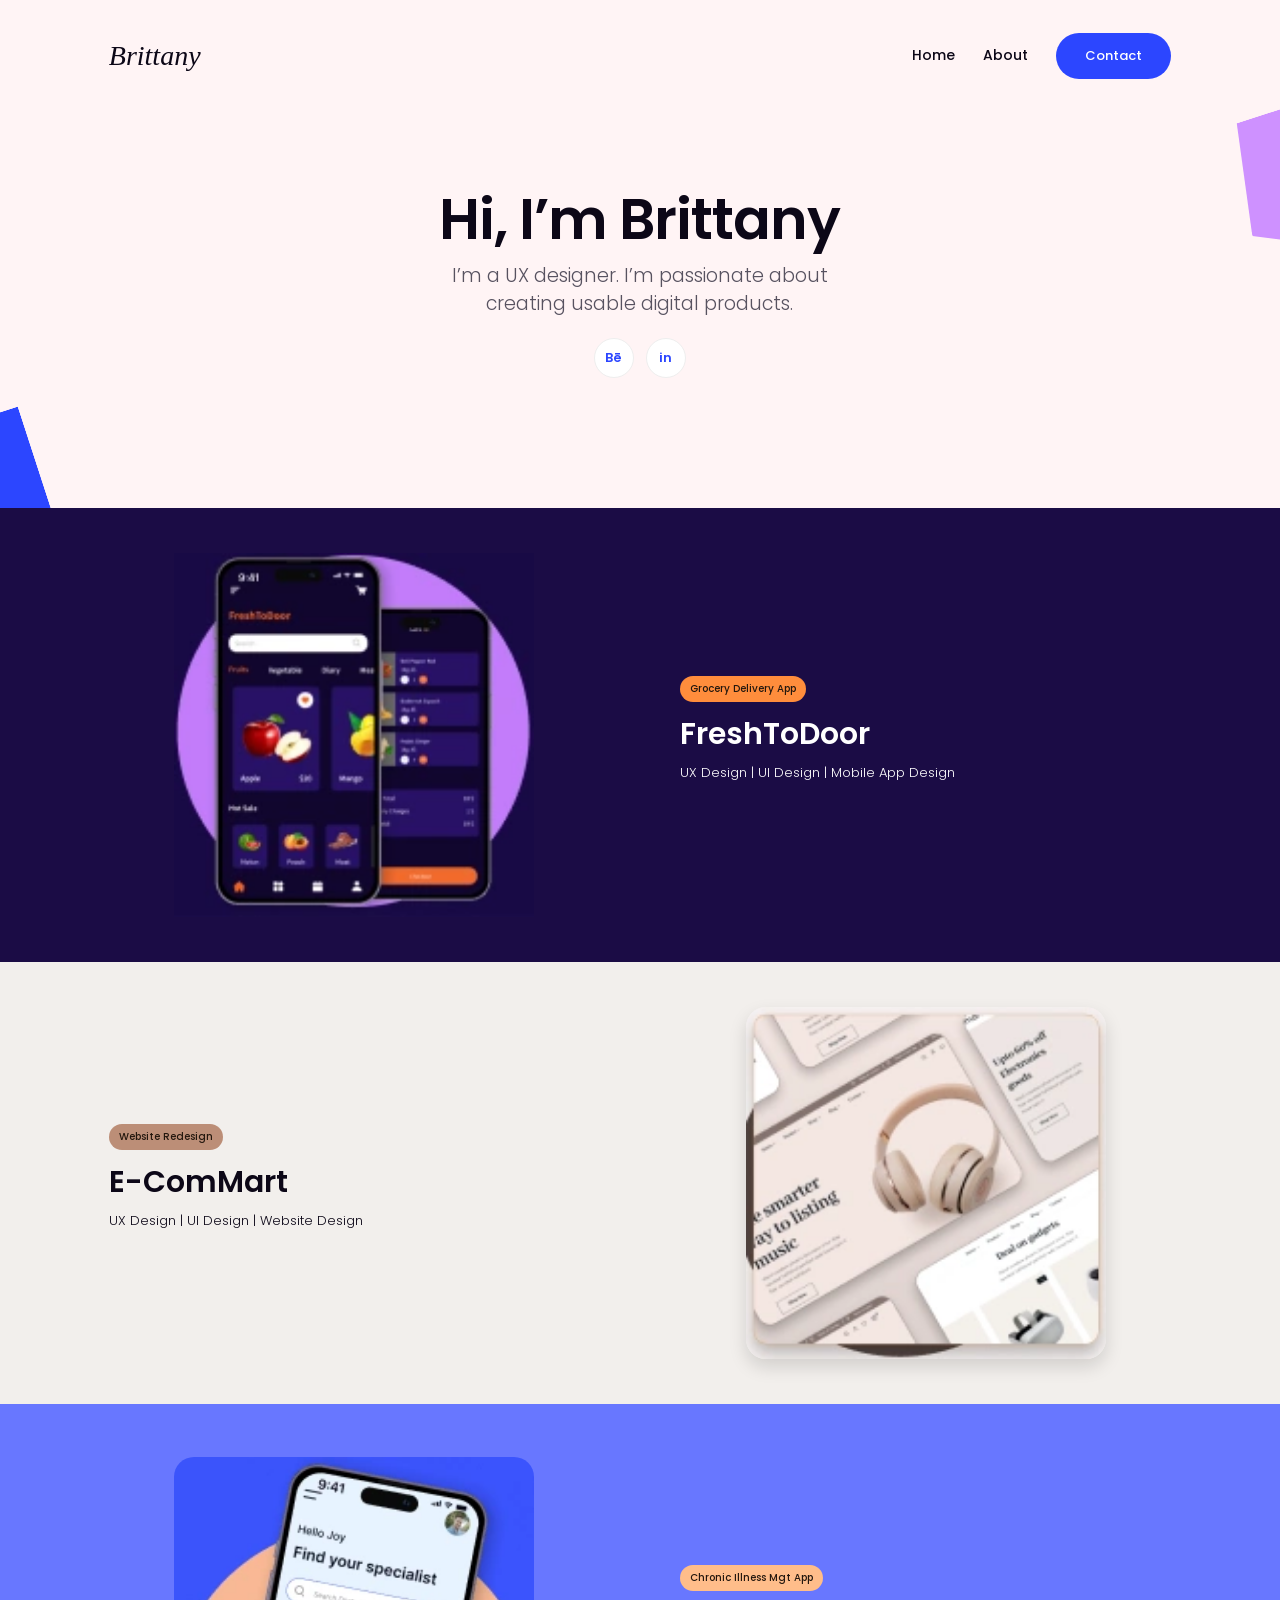
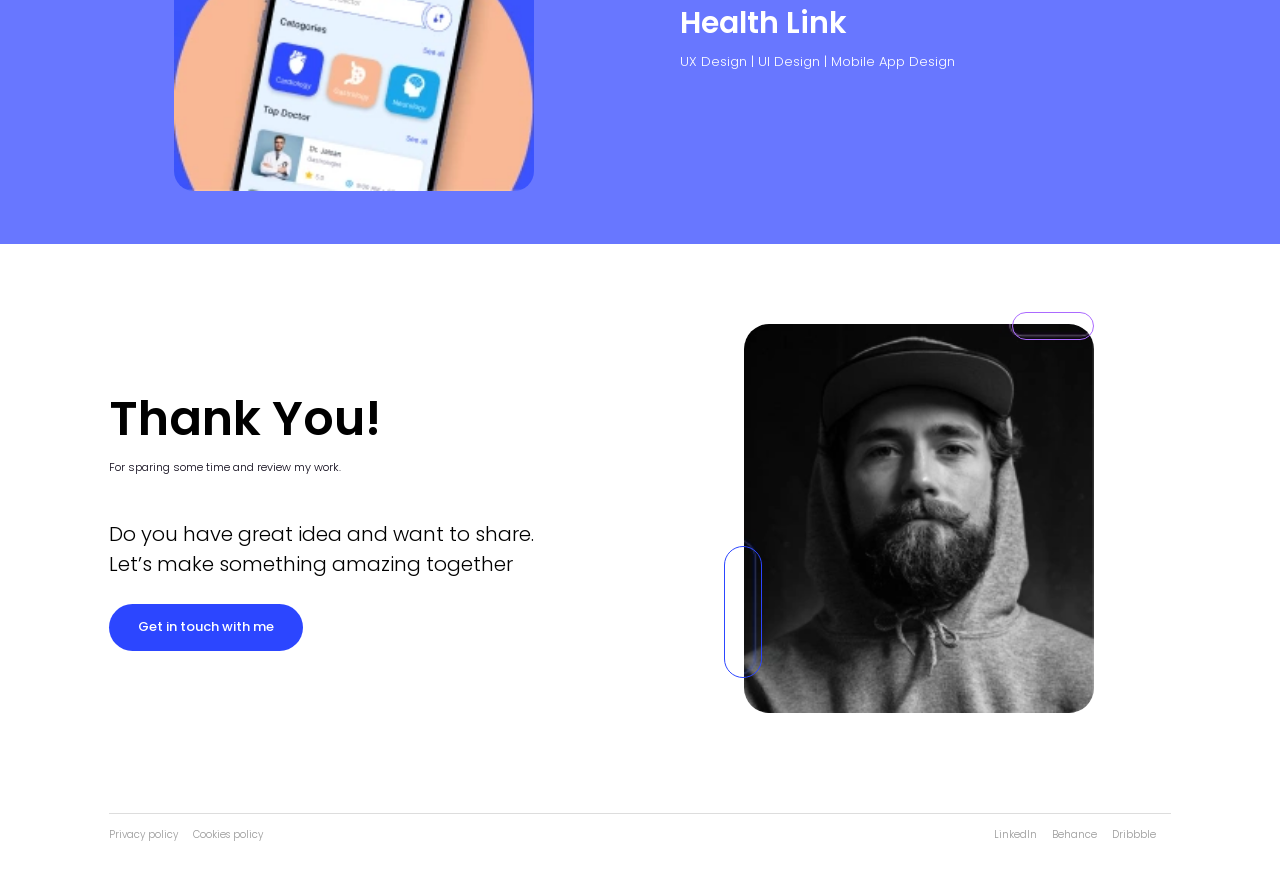
==== index.html @ b04e819b "Add files via upload" ====
<!doctype html><html lang="en"><head><meta charset="utf-8"><meta name="viewport" content="width=device-width, initial-scale=1"><meta name="description" content="Brittany UX design portfolio template — selected digital product design projects."><title>Brittany — UX Designer</title><link rel="stylesheet" href="styles.css"><script src="script.js" defer></script></head><body><main id="main"><div class="home-top"><a class="skip" href="#main">Skip to content</a><header class="wrap"><a class="logo" href="index.html" aria-label="Brittany home">Brittany</a><nav aria-label="Main navigation"><a href="index.html">Home</a><a href="index.html#about">About</a><a class="button" href="#contact">Contact</a></nav></header><section class="intro wrap" id="about"><h1>Hi, I’m Brittany</h1><p>I’m a UX designer. I’m passionate about<br>creating usable digital products.</p><div class="social"><button data-info="Behance" aria-label="Behance">Bē</button><button data-info="LinkedIn" aria-label="LinkedIn">in</button></div></section></div><section id="work" aria-label="Selected projects"><a class="project fresh" href="project.html"><div class="project-inner wrap"><img src="assets/fresh.webp" alt="FreshToDoor design preview" loading="lazy"><div><span class="tag">Grocery Delivery App</span><h2>FreshToDoor</h2><p>UX Design | UI Design | Mobile App Design</p></div></div></a><a class="project ecom" href="ecommart.html"><div class="project-inner wrap"><img src="assets/ecom.webp" alt="E-ComMart design preview" loading="lazy"><div><span class="tag">Website Redesign</span><h2>E-ComMart</h2><p>UX Design | UI Design | Website Design</p></div></div></a><a class="project health" href="health-link.html"><div class="project-inner wrap"><img src="assets/health.webp" alt="Health Link design preview" loading="lazy"><div><span class="tag">Chronic Illness Mgt App</span><h2>Health Link</h2><p>UX Design | UI Design | Mobile App Design</p></div></div></a></section></main><section class="contact wrap" id="contact"><div><h2>Thank You!</h2><small>For sparing some time and review my work.</small><p>Do you have great idea and want to share.<br>Let’s make something amazing together</p><button class="button" data-contact>Get in touch with me</button></div><div class="portrait"><img src="assets/portrait.webp" alt="Template portrait of a man wearing a cap" loading="lazy"></div></section><footer class="wrap"><div><button data-info="Privacy policy">Privacy policy</button><button data-info="Cookies policy">Cookies policy</button></div><div><button data-info="LinkedIn">LinkedIn</button><button data-info="Behance">Behance</button><button data-info="Dribbble">Dribbble</button></div></footer><dialog id="notice"><form method="dialog"><button class="close" aria-label="Close dialog">×</button><h2 id="notice-title">Get in touch</h2><p id="notice-text">This is the template contact area. Contact details will be added with the portfolio content.</p><button class="button">Close</button></form></dialog></body></html>
---- styles.css ----
@import url('https://fonts.googleapis.com/css2?family=Poppins:wght@300;400;500;600;700&display=swap');
:root{--ink:#0c0717;--blue:#2c46ff;--muted:#575260}*{box-sizing:border-box}html{scroll-behavior:smooth;scroll-padding-top:25px}body{margin:0;color:var(--ink);font:300 16px/1.85 Poppins,Arial,sans-serif}a{color:inherit;text-decoration:none}button{font:inherit;cursor:pointer}img{display:block;max-width:100%}.wrap{width:min(1120px,83%);margin:auto}header{display:flex;justify-content:space-between;align-items:center;height:112px;position:relative;z-index:2}.logo{font:italic 28px 'Brush Script MT','Segoe Script',cursive}nav{display:flex;align-items:center;gap:28px;font-size:14px;font-weight:500}.button{display:inline-block;border:0;background:var(--blue);color:#fff;border-radius:40px;padding:13px 29px;font-size:13px;font-weight:500;line-height:1.6}.button:hover{background:#172ed2}a:focus-visible,button:focus-visible{outline:3px solid #bb84ff;outline-offset:5px}h1,h2,h3,p{margin-top:0}h1,h2,h3{line-height:1.35;font-weight:600}h1{font-size:64px;letter-spacing:-1px}h2{font-size:29px;margin-bottom:14px}h3{font-size:14px;margin-bottom:12px}p{color:var(--muted)}.home-top{position:relative;background:#fff4f5;overflow:hidden}.home-top:after,.home-top:before{content:'';position:absolute;width:100px;height:160px;background:#ce91ff;right:-60px;top:110px;transform:rotate(-18deg);clip-path:polygon(20% 0,100% 0,100% 100%,0 70%)}.home-top:before{background:var(--blue);top:auto;bottom:-70px;left:-55px;z-index:2}.intro{text-align:center;padding:70px 0 130px}.intro h1{margin-bottom:4px;font-size:56px}.intro p{font-size:19px;line-height:1.5}.social{display:flex;justify-content:center;gap:12px}.social button{border:1px solid #eee;background:#fff;color:var(--blue);width:40px;height:40px;border-radius:50%;font-size:13px;font-weight:600}.project{display:block;overflow:hidden}.project-inner{min-height:440px;display:grid;grid-template-columns:1fr 1fr;gap:80px;align-items:center;padding:45px 0}.project img{width:360px;max-height:370px;object-fit:contain;justify-self:center;transition:transform .3s}.project:hover img{transform:scale(1.025)}.project h2{font-size:30px;margin:12px 0 6px}.project p{font-size:13px;color:inherit}.fresh{background:#1b0c45;color:#fff}.fresh img{mix-blend-mode:normal}.ecom{background:#f2efec}.ecom .project-inner img{order:2;border-radius:20px;box-shadow:0 8px 18px #0002}.health{background:#6877ff;color:#fff}.health img{border-radius:20px}.tag{display:inline-block;background:#ff8d3c;border-radius:25px;color:#23170e;font-size:10px;font-weight:500;padding:4px 10px}.ecom .tag{background:#bc8e77}.health .tag{background:#ffbd8a}.contact{display:grid;grid-template-columns:1.3fr 1fr;gap:80px;align-items:center;padding:80px 0 100px}.contact h2{font-size:48px;margin-bottom:0;color:#000}.contact small{font-size:11px}.contact p{margin:38px 0 25px;font-size:20px;color:#000;line-height:1.5}.portrait{position:relative;max-width:350px}.portrait img{border-radius:25px;width:100%}.portrait:before,.portrait:after{content:'';position:absolute;border:1px solid #ab6aff;border-radius:30px;right:0;top:-12px;width:80px;height:26px}.portrait:after{top:auto;bottom:35px;left:-20px;width:36px;height:130px;border-color:var(--blue)}footer{border-top:1px solid #ddd;display:flex;justify-content:space-between;padding:12px 0 40px;font-size:10px;color:#999}footer button{background:none;border:0;color:inherit;font-size:inherit;padding:0;margin-right:15px}.project-title{background:repeating-linear-gradient(118deg,#fff 0,#fff 190px,#f8fbfd 190px,#f8fbfd 300px);padding:40px 0 130px}.project-title h1{font-size:88px;margin:0;line-height:1.4}.case-hero{width:100%}.overview{display:grid;grid-template-columns:1fr 2.5fr;gap:90px;padding:90px 0 20px;color:#160b4c}.overview p{font-size:15px;color:#494076}.overview h3{margin-bottom:12px}.overview aside h3:not(:first-child){margin-top:40px}.date{font-weight:500}.tools{display:flex;gap:14px;max-width:190px;flex-wrap:wrap}.tools span{display:grid;place-items:center;width:50px;height:50px;background:#fff0dd;border-radius:8px;font-weight:700;color:#144c64}.tools span:nth-child(2n){background:#d7f1fa}.tools span:last-child{background:#f0e4ff}.process{background:#fff8f2;padding:80px 0 65px}.process h2{text-align:center;font-size:40px;margin-bottom:80px}.process-grid{display:grid;grid-template-columns:repeat(4,1fr);gap:30px}.process h3:before{content:'●';color:var(--blue);margin-right:5px}.process ul{padding-left:22px;font-size:14px;line-height:2.2}.case-section{padding:85px 0}.case-section:nth-of-type(even){background:#fcfafb}.eyebrow{color:var(--blue);font-size:13px;font-weight:500}.case-section h2{margin:6px 0 18px}.case-section p{font-size:15px;line-height:2}.gallery{display:grid;grid-template-columns:1fr 1fr;gap:40px;margin-top:80px}.gallery:empty{display:none}.gallery img{width:100%;border:1px solid #cc98ff;border-radius:18px}.gallery.single{grid-template-columns:1fr}.related{display:grid;grid-template-columns:1fr 1fr}.related .project-inner{display:flex;flex-direction:column-reverse;align-items:flex-start;gap:10px;padding:40px 0 0;min-height:460px}.related .project img{width:100%;max-height:310px;object-fit:cover;object-position:top}.related .project h2{font-size:24px;margin:0}.related .ecom{background:#222;color:#fff}.related .health{background:#3e50ff}.placeholder-project{padding:60px;display:grid;place-items:center}.placeholder-project img{max-height:550px;border-radius:24px}.pending{padding:90px 0}.back{display:block;margin-top:25px;color:var(--blue)}dialog{border:0;border-radius:20px;padding:40px;max-width:min(500px,90vw);box-shadow:0 20px 100px #0003}dialog::backdrop{background:#10092399}dialog h2{font-size:24px}.close{position:absolute;right:15px;top:8px;border:0;background:none;font-size:28px}.skip{position:fixed;top:-100px;left:15px;background:white;padding:10px;z-index:20}.skip:focus{top:10px}
@media(min-width:1500px){.project-inner{min-height:550px}.project img{width:430px;max-height:440px}}
@media(max-width:700px){body{font-size:14px}.wrap{width:86%}header{height:88px}.logo{font-size:24px}nav{gap:16px;font-size:12px}nav .button{padding:10px 18px}.intro{padding:65px 0 95px}.intro h1{font-size:36px}.intro p{font-size:15px}.project-inner{grid-template-columns:1fr;gap:20px;padding:45px 0;min-height:0}.project img{width:270px;max-height:290px}.project-inner>div{text-align:center}.ecom .project-inner img{order:0}.project h2{font-size:27px}.contact{grid-template-columns:1fr;gap:45px;padding:65px 0}.contact h2{font-size:38px}.contact p{font-size:17px;margin-top:28px}.portrait{max-width:270px;margin:auto}.contact .portrait{width:85%}footer{gap:20px;flex-wrap:wrap;font-size:9px}.project-title{padding:40px 0 65px}.project-title h1{font-size:49px}.overview{grid-template-columns:1fr;gap:35px;padding:45px 0}.overview aside{display:grid;grid-template-columns:1fr 1fr;gap:8px 20px}.overview aside h3:not(:first-child){margin-top:0}.overview aside p{margin-bottom:10px}.tools{max-width:none;gap:6px}.tools span{width:32px;height:32px}.overview p,.case-section p{font-size:13px}.process{padding:50px 0}.process h2{font-size:30px;margin-bottom:35px}.process-grid{grid-template-columns:1fr 1fr;gap:25px 10px}.process ul{font-size:12px}.case-section{padding:50px 0}.case-section h2{font-size:24px}.gallery{gap:20px;margin-top:35px;grid-template-columns:1fr}.gallery img{border-radius:12px}.related{grid-template-columns:1fr}.related .project-inner{min-height:0;align-items:center}.related .project-inner>div{text-align:left;width:100%}.related .project img{max-width:380px}.placeholder-project{padding:40px 20px}}
@media(prefers-reduced-motion:reduce){html{scroll-behavior:auto}*{transition:none!important}}
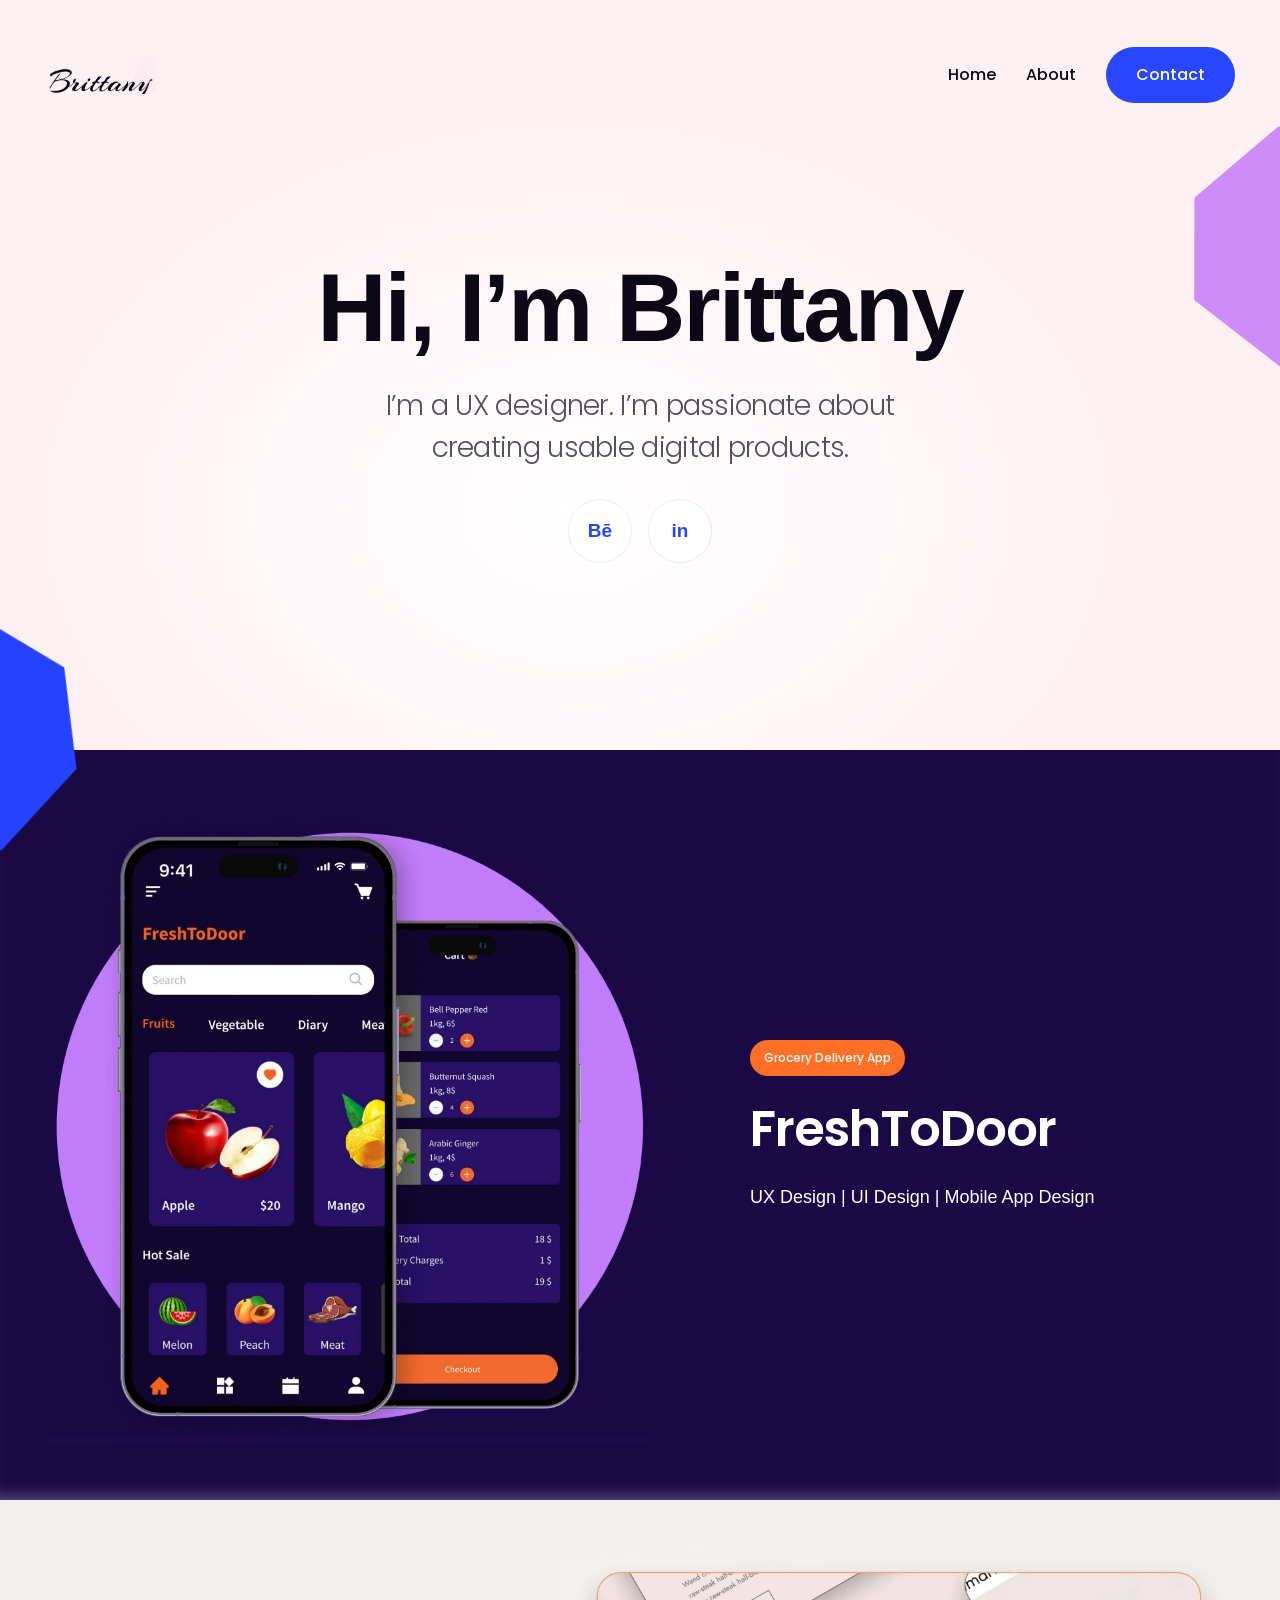
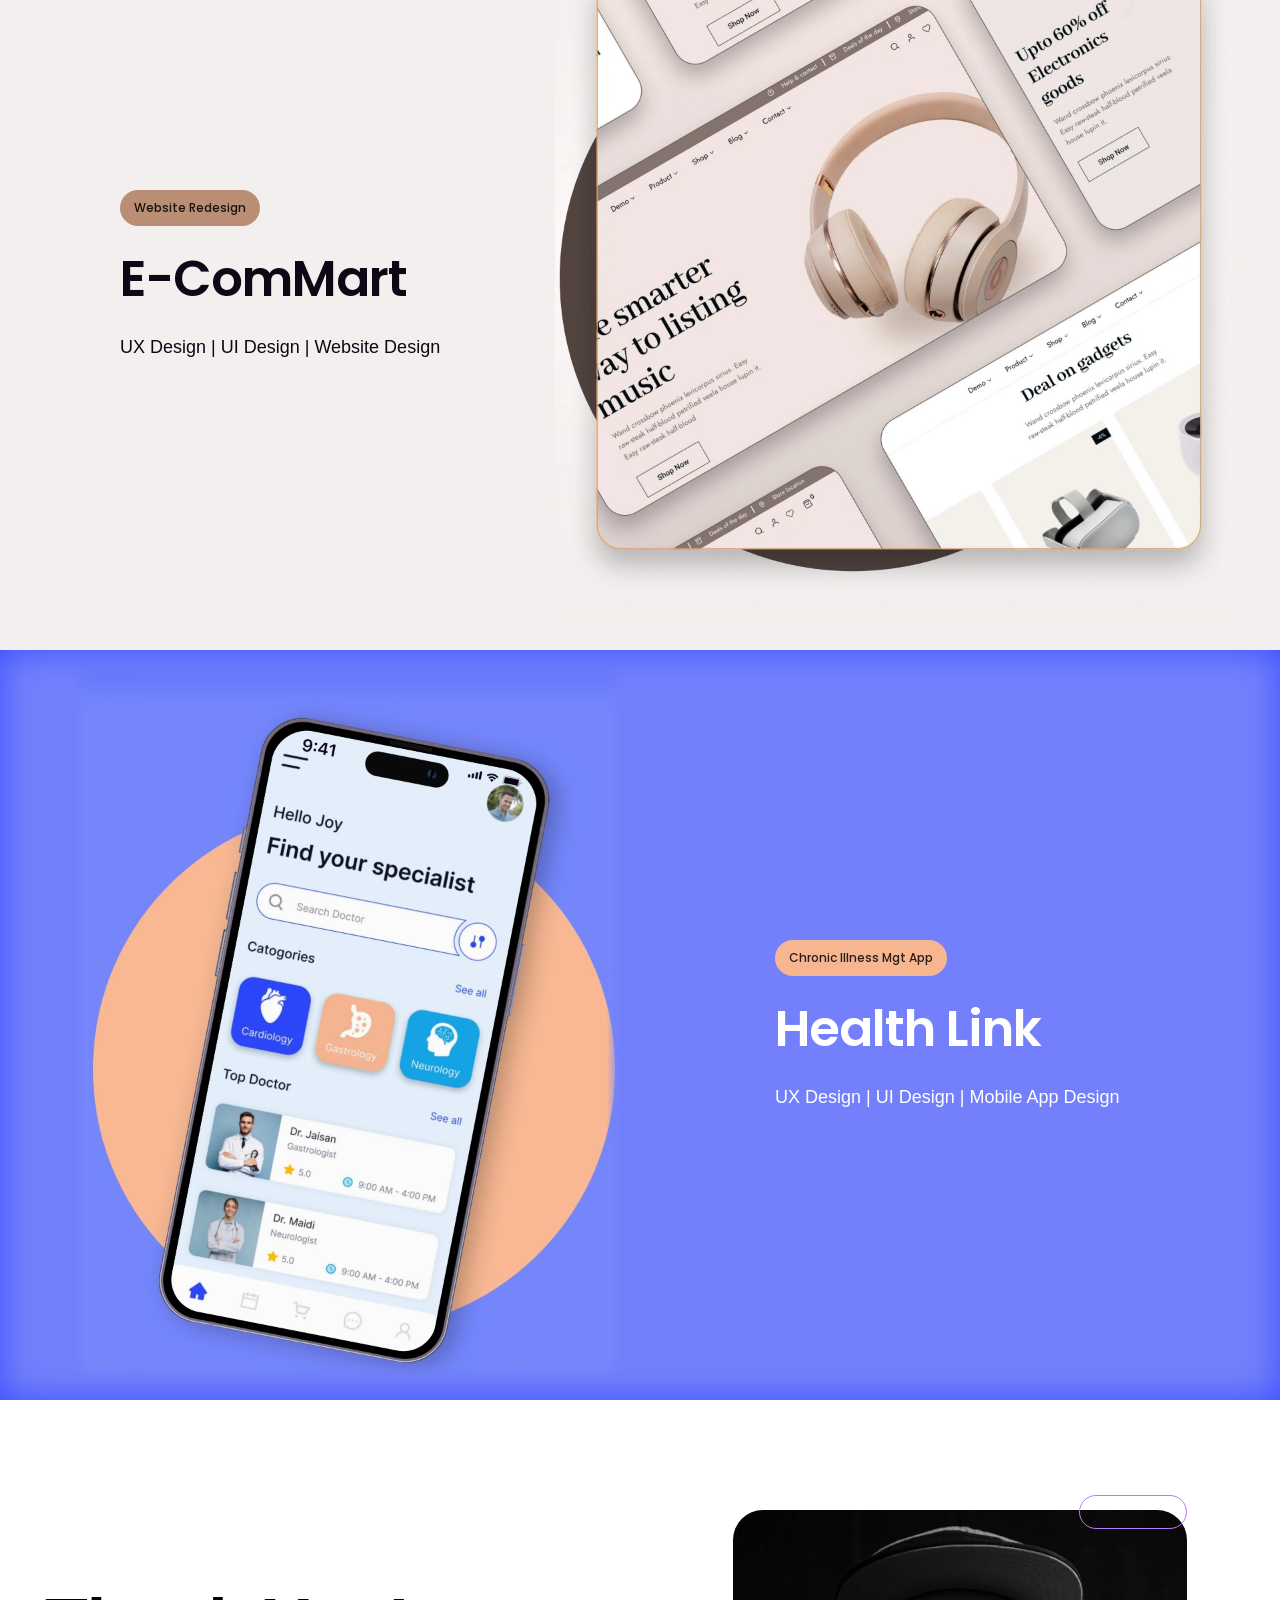
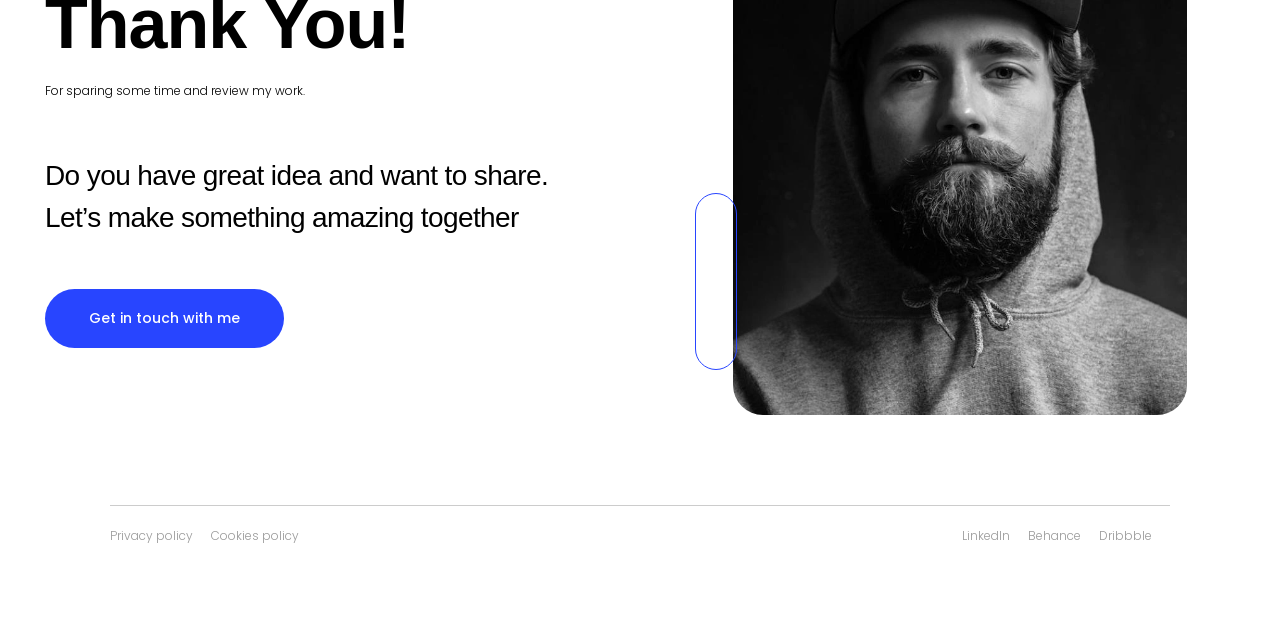
==== commit 9c22ce42: "Add files via upload" ====
--- a/index.html
+++ b/index.html
@@ -1 +1 @@
-<!doctype html><html lang="en"><head><meta charset="utf-8"><meta name="viewport" content="width=device-width, initial-scale=1"><meta name="description" content="Brittany UX design portfolio template — selected digital product design projects."><title>Brittany — UX Designer</title><link rel="stylesheet" href="styles.css"><script src="script.js" defer></script></head><body><main id="main"><div class="home-top"><a class="skip" href="#main">Skip to content</a><header class="wrap"><a class="logo" href="index.html" aria-label="Brittany home">Brittany</a><nav aria-label="Main navigation"><a href="index.html">Home</a><a href="index.html#about">About</a><a class="button" href="#contact">Contact</a></nav></header><section class="intro wrap" id="about"><h1>Hi, I’m Brittany</h1><p>I’m a UX designer. I’m passionate about<br>creating usable digital products.</p><div class="social"><button data-info="Behance" aria-label="Behance">Bē</button><button data-info="LinkedIn" aria-label="LinkedIn">in</button></div></section></div><section id="work" aria-label="Selected projects"><a class="project fresh" href="project.html"><div class="project-inner wrap"><img src="assets/fresh.webp" alt="FreshToDoor design preview" loading="lazy"><div><span class="tag">Grocery Delivery App</span><h2>FreshToDoor</h2><p>UX Design | UI Design | Mobile App Design</p></div></div></a><a class="project ecom" href="ecommart.html"><div class="project-inner wrap"><img src="assets/ecom.webp" alt="E-ComMart design preview" loading="lazy"><div><span class="tag">Website Redesign</span><h2>E-ComMart</h2><p>UX Design | UI Design | Website Design</p></div></div></a><a class="project health" href="health-link.html"><div class="project-inner wrap"><img src="assets/health.webp" alt="Health Link design preview" loading="lazy"><div><span class="tag">Chronic Illness Mgt App</span><h2>Health Link</h2><p>UX Design | UI Design | Mobile App Design</p></div></div></a></section></main><section class="contact wrap" id="contact"><div><h2>Thank You!</h2><small>For sparing some time and review my work.</small><p>Do you have great idea and want to share.<br>Let’s make something amazing together</p><button class="button" data-contact>Get in touch with me</button></div><div class="portrait"><img src="assets/portrait.webp" alt="Template portrait of a man wearing a cap" loading="lazy"></div></section><footer class="wrap"><div><button data-info="Privacy policy">Privacy policy</button><button data-info="Cookies policy">Cookies policy</button></div><div><button data-info="LinkedIn">LinkedIn</button><button data-info="Behance">Behance</button><button data-info="Dribbble">Dribbble</button></div></footer><dialog id="notice"><form method="dialog"><button class="close" aria-label="Close dialog">×</button><h2 id="notice-title">Get in touch</h2><p id="notice-text">This is the template contact area. Contact details will be added with the portfolio content.</p><button class="button">Close</button></form></dialog></body></html>+<!doctype html><html lang="en"><head><meta charset="utf-8"><meta name="viewport" content="width=device-width, initial-scale=1"><meta name="description" content="Brittany UX design portfolio template — selected digital product design projects."><title>Brittany — UX Designer</title><link rel="stylesheet" href="styles.css?v=pdf2"><script src="script.js" defer></script></head><body><main id="main"><div class="home-top"><a class="skip" href="#main">Skip to content</a><header class="wrap"><a class="logo" href="index.html" aria-label="Brittany home"><img src="assets/signature.webp?v=pdf2" alt="Brittany" width="111" height="38"></a><nav aria-label="Main navigation"><a href="index.html">Home</a><a href="index.html#about">About</a><a class="button" href="#contact">Contact</a></nav></header><section class="intro wrap" id="about"><h1>Hi, I’m Brittany</h1><p>I’m a UX designer. I’m passionate about<br>creating usable digital products.</p><div class="social"><button data-info="Behance" aria-label="Behance">Bē</button><button data-info="LinkedIn" aria-label="LinkedIn">in</button></div></section></div><section id="work" aria-label="Selected projects"><a class="project fresh" href="project.html"><div class="project-inner wrap"><img src="assets/fresh.webp?v=pdf2" alt="FreshToDoor design preview" loading="lazy"><div><span class="tag">Grocery Delivery App</span><h2>FreshToDoor</h2><p>UX Design | UI Design | Mobile App Design</p></div></div></a><a class="project ecom" href="ecommart.html"><div class="project-inner wrap"><img src="assets/ecom.webp?v=pdf2" alt="E-ComMart design preview" loading="lazy"><div><span class="tag">Website Redesign</span><h2>E-ComMart</h2><p>UX Design | UI Design | Website Design</p></div></div></a><a class="project health" href="health-link.html"><div class="project-inner wrap"><img src="assets/health.webp?v=pdf2" alt="Health Link design preview" loading="lazy"><div><span class="tag">Chronic Illness Mgt App</span><h2>Health Link</h2><p>UX Design | UI Design | Mobile App Design</p></div></div></a></section></main><section class="contact wrap" id="contact"><div><h2>Thank You!</h2><small>For sparing some time and review my work.</small><p>Do you have great idea and want to share.<br>Let’s make something amazing together</p><button class="button" data-contact>Get in touch with me</button></div><div class="portrait"><img src="assets/portrait.webp?v=pdf2" alt="Template portrait of a man wearing a cap" loading="lazy"></div></section><footer class="wrap"><div><button data-info="Privacy policy">Privacy policy</button><button data-info="Cookies policy">Cookies policy</button></div><div><button data-info="LinkedIn">LinkedIn</button><button data-info="Behance">Behance</button><button data-info="Dribbble">Dribbble</button></div></footer><dialog id="notice"><form method="dialog"><button class="close" aria-label="Close dialog">×</button><h2 id="notice-title">Get in touch</h2><p id="notice-text">This is the template contact area. Contact details will be added with the portfolio content.</p><button class="button">Close</button></form></dialog></body></html>
--- a/styles.css
+++ b/styles.css
@@ -1,16 +1,12 @@
-@import url('https://fonts.googleapis.com/css2?family=Poppins:wght@300;400;500;600;700&display=swap');-+@import url('https://fonts.googleapis.com/css2?family=Poppins:wght@300;400;500;600;700&display=swap');
+:root{--ink:#0c0816;--blue:#2845ff;--body:#55505d;--cream:#fff8f2;--purple:#1b0c46}*{box-sizing:border-box}html{overflow-x:clip;scroll-behavior:smooth;scroll-padding-top:24px}body{margin:0;color:var(--ink);background:#fff;font:300 18px/1.95 Poppins,Arial,sans-serif}a{color:inherit;text-decoration:none}button{font:inherit;cursor:pointer}img{display:block;max-width:100%;height:auto}h1,h2,h3,p{margin:0}h1,h2,h3{font-weight:600;line-height:1.35}p{color:var(--body)}.wrap{width:calc(100% - 80px);max-width:1190px;margin-inline:auto}.skip{position:fixed;top:-100px;left:20px;z-index:10;padding:8px 16px;background:white}.skip:focus{top:12px}a:focus-visible,button:focus-visible{outline:3px solid #b976ff;outline-offset:6px}.button{display:inline-block;border:0;border-radius:100px;background:var(--blue);color:white;padding:16px 32px;font-size:16px;font-weight:500;line-height:1.4;white-space:nowrap;transition:background .2s}.button:hover{background:#1931d3}header{height:150px;display:flex;justify-content:space-between;align-items:center;position:relative}.logo img{width:111px;height:38px;object-fit:contain;mix-blend-mode:multiply}nav{display:flex;align-items:center;gap:30px;font-size:16px;font-weight:500}nav .button{padding:17px 30px}.home-top{height:750px;position:relative;background:radial-gradient(ellipse at 45% 68%,#fff 0,transparent 58%),#fff0f3;isolation:isolate}.home-top:before,.home-top:after{content:'';position:absolute;z-index:1;pointer-events:none;clip-path:polygon(45% 0,100% 0,100% 100%,14% 75%,0 35%);width:150px;height:250px;background:#cd8cf9;right:-55px;top:125px;transform:rotate(12deg)}.home-top:before{background:#2543ff;top:auto;bottom:-100px;left:-70px;transform:rotate(185deg)}body:has(.home-top){overflow-x:clip}.intro{text-align:center;padding:100px 0 0}.intro h1{font-size:96px;font-weight:700;line-height:1.2;letter-spacing:-2px}.intro p{font-size:28px;line-height:1.5;margin-top:20px;letter-spacing:-.7px}.social{display:flex;gap:16px;justify-content:center;margin-top:30px}.social button{border:1px solid #eaeaea;border-radius:50%;width:64px;height:64px;background:white;color:var(--blue);font:600 19px Arial,sans-serif}.project{display:block;overflow:hidden}.project-inner{height:750px;position:relative;display:grid;grid-template-columns:1fr 1fr;align-items:center;gap:70px}.project img{justify-self:center;object-fit:contain;width:605px;max-height:650px;transition:transform .3s}.project:hover img{transform:translateY(-5px)}.project-inner>div{justify-self:end;width:max-content;max-width:100%}.project h2{font-size:50px;margin-top:20px;letter-spacing:-1px}.project p{font-size:18px;line-height:1.6;margin-top:20px;color:inherit;font-weight:400;white-space:nowrap}.tag{display:inline-block;border-radius:40px;background:#ff7026;color:#fff;font-size:12px;font-weight:500;line-height:1.5;padding:9px 14px}.fresh{background:#1a0945;color:white;box-shadow:inset 0 -15px 28px -26px white}.fresh .project-inner>div{justify-self:end}.fresh img{max-width:calc(100% + 35px)}.ecom{background:#f3efee;color:#0c0816}.ecom img{order:2;max-width:calc(100% + 60px);width:685px;max-height:680px}.ecom .project-inner>div{justify-self:start;padding-left:75px}.ecom .tag{background:#b98e75;color:#19130e}.health{background:#7480fb;color:#fff;box-shadow:inset 0 0 35px #394eff}.health img{width:550px;max-height:720px}.health .tag{background:#f6b790;color:#2a1c18}.health .project-inner>div{justify-self:end}.contact{min-height:700px;display:grid;grid-template-columns:1.32fr 1fr;gap:85px;align-items:center;padding-block:110px 90px}.contact h2{font-size:70px;font-weight:700;color:#000;letter-spacing:-1px}.contact small{display:block;font-size:12px;color:#000;margin-top:8px}.contact p{font-weight:400;font-size:28px;line-height:1.5;color:#000;letter-spacing:-.6px;margin-top:52px;margin-bottom:50px}.contact .button{font-size:14px;padding:20px 44px}.portrait{width:454px;max-width:100%;position:relative;justify-self:end}.portrait img{width:100%;height:505px;object-fit:cover;object-position:center 19%;border-radius:30px}.portrait:before,.portrait:after{content:'';position:absolute;border:1px solid #ba78ff;border-radius:40px;right:0;top:-15px;width:106px;height:32px;pointer-events:none}.portrait:after{right:auto;top:auto;left:-38px;bottom:45px;width:40px;height:175px;border-color:var(--blue)}footer.wrap{max-width:1060px;display:flex;justify-content:space-between;align-items:center;border-top:1px solid #ccc;padding-block:18px 95px;color:#999;font-size:12px}footer button{background:none;border:0;font:inherit;color:inherit;padding:0;margin-right:18px}.project-title{background:repeating-linear-gradient(118deg,#fff 0,#fff 210px,#f6faff 210px,#f6faff 325px);padding:30px 0 100px}.project-title h1{font-size:88px;letter-spacing:-1px;line-height:1.35}.project-title.club-title{padding:35px 0 65px}.project-title.club-title h1{font-size:clamp(30px,3.4vw,48px);max-width:1050px;letter-spacing:-.7px}.overview{display:grid;grid-template-columns:270px 1fr;gap:32px 85px;padding-block:70px 60px;color:#180b50}.overview h3{font-size:16px;margin-bottom:16px}.overview p{font-size:18px;line-height:2;color:#504080}.overview aside h3:not(:first-child){margin-top:45px}.overview .date{color:#180b50;font-weight:500}.project-tools{grid-column:1/-1}.tool-row{display:flex;gap:24px;flex-wrap:nowrap}.tool-item{display:flex;flex-direction:column;align-items:center;gap:8px;flex-shrink:0}.tool-icon{display:grid;place-items:center;width:58px;height:58px;border-radius:8px;background:#f0e5ff;color:#65478a;font-size:20px;font-weight:500}.tool-item:nth-child(even) .tool-icon{background:#ddf3fa;color:#29556a}.tool-name{font-size:13px;color:var(--body);white-space:nowrap}.process{background:#fff8f2;padding-block:95px 100px}.process h2{font-size:50px;text-align:center;margin-bottom:100px;letter-spacing:-1px}.process-grid{display:grid;grid-template-columns:repeat(4,1fr);gap:55px}.process h3{font-size:16px;font-weight:500}.process h3:before{content:'';display:inline-block;background:var(--blue);width:13px;height:13px;border-radius:50%;margin-right:5px}.process ul{padding-left:26px;margin:16px 0 0;font-size:18px;line-height:2}.process li::marker{font-size:7px}.case-section{padding:100px 0 150px;background:#fff}.case-section:nth-of-type(odd){background:#fcfafb}.eyebrow{font-size:16px;color:var(--blue);font-weight:500;line-height:1.4}.case-section h2{font-size:32px;margin-top:12px;margin-bottom:22px;letter-spacing:-.4px}.case-section p{font-size:18px;line-height:1.95}.gallery{display:grid;grid-template-columns:1fr 1fr;gap:38px;margin-top:100px}.gallery.single{grid-template-columns:1fr}.gallery:empty{display:none}.gallery img{width:100%;border-radius:20px}.delivery{display:grid;grid-template-columns:1fr 1fr}.delivery-panel{min-height:565px;display:grid;align-items:center;padding:90px clamp(45px,8.68vw,125px);color:white}.delivery-panel>div{width:100%;max-width:470px}.delivery-panel h2{font-size:25px;font-weight:500;margin-bottom:20px}.delivery-panel p{color:inherit;font-size:18px;line-height:1.9;font-weight:300;opacity:.85}.implementation{background:#2845ff;grid-column:1;grid-row:1}.launch{background:#bd77f4;grid-column:2;grid-row:2;min-height:620px}.conclusion{background:#fff8f2;padding:95px 0}.conclusion h2{font-size:32px;font-weight:500;color:var(--blue);margin-bottom:20px}.conclusion p{font-size:18px;line-height:1.95}.related{display:grid;grid-template-columns:1fr 1fr}.related .project-inner{width:100%;height:600px;display:flex;flex-direction:column-reverse;align-items:stretch;justify-content:flex-end;gap:0;padding-top:50px}.related .project-inner>div{width:auto;max-width:none;padding:0 50px}.related .project img{height:449px;max-height:none;width:100%;max-width:100%;object-fit:cover;object-position:top;margin-top:0}.related .ecom img{order:0}.related .project h2{font-size:25px;margin:6px 0 0;letter-spacing:0}.related .project p{font-size:16px;font-weight:300;line-height:1.5;margin:6px 0 12px}.related .tag{padding:7px 12px;font-size:10px}.related .health{background:#3e50ff;box-shadow:none}.related .health .tag{background:#20c2ab;color:white}.related .ecom{background:#222;color:white}.related .ecom .tag{background:#efab66}.placeholder-project{padding:70px;display:grid;place-items:center}.placeholder-project img{max-height:650px;max-width:90%;object-fit:contain}.pending{padding:90px 0}.pending h1{font-size:54px}.pending h2{font-size:36px}.pending p{margin:25px 0}.back{display:block;color:var(--blue);margin-top:25px}dialog{border:0;border-radius:20px;padding:40px;max-width:min(520px,90vw);box-shadow:0 20px 100px #0003}dialog::backdrop{background:#10092399}dialog h2{font-size:26px;margin-bottom:15px}dialog p{font-size:16px;margin-bottom:25px}.close{position:absolute;right:15px;top:8px;border:0;background:none;font-size:28px}
+@media(max-width:1100px) and (min-width:701px){body{font-size:16px}.home-top{height:600px}.intro{padding-top:80px}.intro h1{font-size:72px}.intro p{font-size:23px}.project-inner{height:580px;gap:35px}.project h2{font-size:37px}.project p{font-size:13px;white-space:normal}.project img{max-height:480px}.ecom .project-inner>div{padding-left:20px}.contact{gap:50px;min-height:620px}.contact h2{font-size:50px}.contact p{font-size:22px}.portrait img{height:420px}.overview{grid-template-columns:230px 1fr;gap:35px}.process-grid{gap:22px}.process ul{font-size:14px}.delivery-panel{padding:60px 40px}.delivery-panel p{font-size:15px}.related .project-inner>div{padding-inline:30px}.related .project p{font-size:12px}}
+@media(max-width:700px){body{font-size:15px}.wrap{width:calc(100% - 40px)}header{height:95px}.logo img{width:86px;height:30px}nav{gap:16px;font-size:12px}nav .button{padding:11px 19px;font-size:12px}.home-top{height:470px}.intro{padding-top:65px}.intro h1{font-size:clamp(32px,8vw,52px);letter-spacing:-1px}.intro p{font-size:17px;line-height:1.6;letter-spacing:-.3px;margin-top:16px}.social{margin-top:24px;gap:12px}.social button{width:44px;height:44px;font-size:15px}.home-top:after{width:70px;height:145px;right:-35px;top:115px}.home-top:before{width:90px;height:145px;bottom:-55px;left:-55px}.project-inner{height:auto;min-height:630px;grid-template-columns:1fr;gap:20px;padding:45px 0;justify-items:center}.project img{width:330px;max-width:100%!important;max-height:390px}.project-inner>div,.fresh .project-inner>div,.health .project-inner>div{justify-self:center;width:100%;text-align:center}.project h2{font-size:33px;letter-spacing:-.5px;margin-top:13px}.project p{font-size:12px;white-space:normal;margin-top:12px}.tag{font-size:10px;padding:7px 12px}.ecom img{order:0;width:350px;max-height:350px}.ecom .project-inner>div{padding:0;justify-self:center}.health img{max-height:400px;width:300px}.contact{grid-template-columns:1fr;gap:55px;padding:70px 0;min-height:0}.contact h2{font-size:44px}.contact small{font-size:10px}.contact p{font-size:19px;letter-spacing:-.3px;margin:32px 0}.contact .button{font-size:12px;padding:16px 27px}.portrait{width:300px;justify-self:center}.portrait img{height:335px;border-radius:22px}.portrait:before{width:78px;height:25px;top:-12px}.portrait:after{height:110px;width:28px;left:-20px;bottom:30px}footer.wrap{padding:18px 0 40px;gap:20px;flex-wrap:wrap;font-size:9px}footer button{margin-right:12px}.project-title,.project-title.club-title{padding:30px 0 45px}.project-title h1{font-size:46px}.project-title.club-title h1{font-size:30px;line-height:1.4}.overview{grid-template-columns:1fr;padding:45px 0;gap:30px}.overview h3{font-size:14px;margin-bottom:10px}.overview p{font-size:14px}.overview aside{display:grid;grid-template-columns:1fr 1fr;gap:12px 20px}.overview aside h3:not(:first-child){margin-top:0}.overview aside h3:nth-of-type(1){grid-column:1;grid-row:1}.overview aside p:nth-of-type(1){grid-column:1;grid-row:2}.overview aside h3:nth-of-type(2){grid-column:2;grid-row:1}.overview aside p:nth-of-type(2){grid-column:2;grid-row:2}.tool-row{gap:14px}.tool-icon{width:43px;height:43px;font-size:17px}.tool-name{font-size:11px}.process{padding:55px 0}.process h2{font-size:32px;margin-bottom:40px;letter-spacing:-.5px}.process-grid{grid-template-columns:1fr 1fr;gap:30px 20px}.process h3{font-size:13px}.process h3:before{width:9px;height:9px}.process ul{font-size:12px;padding-left:18px;line-height:2.1;margin-top:10px}.case-section{padding:55px 0 65px}.eyebrow{font-size:12px}.case-section h2{font-size:24px;margin:8px 0 15px}.case-section p{font-size:14px;line-height:1.95}.gallery{grid-template-columns:1fr;gap:24px;margin-top:35px}.gallery img{border-radius:14px}.gallery.single img{border-radius:10px}.delivery{grid-template-columns:1fr}.delivery-panel{grid-column:1;grid-row:auto;min-height:0;padding:55px 30px}.delivery-panel h2{font-size:23px}.delivery-panel p{font-size:14px}.delivery-panel>div{max-width:none}.conclusion{padding:55px 0}.conclusion h2{font-size:25px;margin-bottom:15px}.conclusion p{font-size:14px}.related{grid-template-columns:1fr}.related .project-inner{min-height:0;height:auto;padding-top:30px;gap:0}.related .project-inner>div{padding-inline:25px;text-align:left}.related .project img{height:auto;width:100%;max-height:none;max-width:none!important;object-fit:cover}.related .project p{font-size:12px;margin-bottom:10px}.related .project h2{font-size:25px}.placeholder-project{padding:40px 20px}.pending{padding:60px 0}.pending h1{font-size:38px}}
+@media(max-width:350px){nav{gap:10px}.tool-row{gap:10px}.tool-icon{width:40px;height:40px}.intro p{font-size:15px}}
+@media(prefers-reduced-motion:reduce){html{scroll-behavior:auto}*{transition:none!important}}
 
-:root{--ink:#0c0717;--blue:#2c46ff;--muted:#575260}*{box-sizing:border-box}html{scroll-behavior:smooth;scroll-padding-top:25px}body{margin:0;color:var(--ink);font:300 16px/1.85 Poppins,Arial,sans-serif}a{color:inherit;text-decoration:none}button{font:inherit;cursor:pointer}img{display:block;max-width:100%}.wrap{width:min(1120px,83%);margin:auto}header{display:flex;justify-content:space-between;align-items:center;height:112px;position:relative;z-index:2}.logo{font:italic 28px 'Brush Script MT','Segoe Script',cursive}nav{display:flex;align-items:center;gap:28px;font-size:14px;font-weight:500}.button{display:inline-block;border:0;background:var(--blue);color:#fff;border-radius:40px;padding:13px 29px;font-size:13px;font-weight:500;line-height:1.6}.button:hover{background:#172ed2}a:focus-visible,button:focus-visible{outline:3px solid #bb84ff;outline-offset:5px}h1,h2,h3,p{margin-top:0}h1,h2,h3{line-height:1.35;font-weight:600}h1{font-size:64px;letter-spacing:-1px}h2{font-size:29px;margin-bottom:14px}h3{font-size:14px;margin-bottom:12px}p{color:var(--muted)}.home-top{position:relative;background:#fff4f5;overflow:hidden}.home-top:after,.home-top:before{content:'';position:absolute;width:100px;height:160px;background:#ce91ff;right:-60px;top:110px;transform:rotate(-18deg);clip-path:polygon(20% 0,100% 0,100% 100%,0 70%)}.home-top:before{background:var(--blue);top:auto;bottom:-70px;left:-55px;z-index:2}.intro{text-align:center;padding:70px 0 130px}.intro h1{margin-bottom:4px;font-size:56px}.intro p{font-size:19px;line-height:1.5}.social{display:flex;justify-content:center;gap:12px}.social button{border:1px solid #eee;background:#fff;color:var(--blue);width:40px;height:40px;border-radius:50%;font-size:13px;font-weight:600}.project{display:block;overflow:hidden}.project-inner{min-height:440px;display:grid;grid-template-columns:1fr 1fr;gap:80px;align-items:center;padding:45px 0}.project img{width:360px;max-height:370px;object-fit:contain;justify-self:center;transition:transform .3s}.project:hover img{transform:scale(1.025)}.project h2{font-size:30px;margin:12px 0 6px}.project p{font-size:13px;color:inherit}.fresh{background:#1b0c45;color:#fff}.fresh img{mix-blend-mode:normal}.ecom{background:#f2efec}.ecom .project-inner img{order:2;border-radius:20px;box-shadow:0 8px 18px #0002}.health{background:#6877ff;color:#fff}.health img{border-radius:20px}.tag{display:inline-block;background:#ff8d3c;border-radius:25px;color:#23170e;font-size:10px;font-weight:500;padding:4px 10px}.ecom .tag{background:#bc8e77}.health .tag{background:#ffbd8a}.contact{display:grid;grid-template-columns:1.3fr 1fr;gap:80px;align-items:center;padding:80px 0 100px}.contact h2{font-size:48px;margin-bottom:0;color:#000}.contact small{font-size:11px}.contact p{margin:38px 0 25px;font-size:20px;color:#000;line-height:1.5}.portrait{position:relative;max-width:350px}.portrait img{border-radius:25px;width:100%}.portrait:before,.portrait:after{content:'';position:absolute;border:1px solid #ab6aff;border-radius:30px;right:0;top:-12px;width:80px;height:26px}.portrait:after{top:auto;bottom:35px;left:-20px;width:36px;height:130px;border-color:var(--blue)}footer{border-top:1px solid #ddd;display:flex;justify-content:space-between;padding:12px 0 40px;font-size:10px;color:#999}footer button{background:none;border:0;color:inherit;font-size:inherit;padding:0;margin-right:15px}.project-title{background:repeating-linear-gradient(118deg,#fff 0,#fff 190px,#f8fbfd 190px,#f8fbfd 300px);padding:40px 0 130px}.project-title h1{font-size:88px;margin:0;line-height:1.4}.case-hero{width:100%}.overview{display:grid;grid-template-columns:1fr 2.5fr;gap:90px;padding:90px 0 20px;color:#160b4c}.overview p{font-size:15px;color:#494076}.overview h3{margin-bottom:12px}.overview aside h3:not(:first-child){margin-top:40px}.date{font-weight:500}.tools{display:flex;gap:14px;max-width:190px;flex-wrap:wrap}.tools span{display:grid;place-items:center;width:50px;height:50px;background:#fff0dd;border-radius:8px;font-weight:700;color:#144c64}.tools span:nth-child(2n){background:#d7f1fa}.tools span:last-child{background:#f0e4ff}.process{background:#fff8f2;padding:80px 0 65px}.process h2{text-align:center;font-size:40px;margin-bottom:80px}.process-grid{display:grid;grid-template-columns:repeat(4,1fr);gap:30px}.process h3:before{content:'●';color:var(--blue);margin-right:5px}.process ul{padding-left:22px;font-size:14px;line-height:2.2}.case-section{padding:85px 0}.case-section:nth-of-type(even){background:#fcfafb}.eyebrow{color:var(--blue);font-size:13px;font-weight:500}.case-section h2{margin:6px 0 18px}.case-section p{font-size:15px;line-height:2}.gallery{display:grid;grid-template-columns:1fr 1fr;gap:40px;margin-top:80px}.gallery:empty{display:none}.gallery img{width:100%;border:1px solid #cc98ff;border-radius:18px}.gallery.single{grid-template-columns:1fr}.related{display:grid;grid-template-columns:1fr 1fr}.related .project-inner{display:flex;flex-direction:column-reverse;align-items:flex-start;gap:10px;padding:40px 0 0;min-height:460px}.related .project img{width:100%;max-height:310px;object-fit:cover;object-position:top}.related .project h2{font-size:24px;margin:0}.related .ecom{background:#222;color:#fff}.related .health{background:#3e50ff}.placeholder-project{padding:60px;display:grid;place-items:center}.placeholder-project img{max-height:550px;border-radius:24px}.pending{padding:90px 0}.back{display:block;margin-top:25px;color:var(--blue)}dialog{border:0;border-radius:20px;padding:40px;max-width:min(500px,90vw);box-shadow:0 20px 100px #0003}dialog::backdrop{background:#10092399}dialog h2{font-size:24px}.close{position:absolute;right:15px;top:8px;border:0;background:none;font-size:28px}.skip{position:fixed;top:-100px;left:15px;background:white;padding:10px;z-index:20}.skip:focus{top:10px}-+@media(min-width:1201px){.fresh .project-inner{grid-template-columns:605px 1fr;gap:100px}.health .project-inner{grid-template-columns:605px 1fr;gap:125px}.ecom .project-inner{grid-template-columns:440px 1fr;gap:75px}.related .project-inner{display:flex}}
 
-@media(min-width:1500px){.project-inner{min-height:550px}.project img{width:430px;max-height:440px}}-+.health:not(.related .health) img{mask-image:linear-gradient(to right,transparent,#000 3%,#000 97%,transparent),linear-gradient(to bottom,transparent,#000 3%,#000 97%,transparent);mask-composite:intersect}
 
-@media(max-width:700px){body{font-size:14px}.wrap{width:86%}header{height:88px}.logo{font-size:24px}nav{gap:16px;font-size:12px}nav .button{padding:10px 18px}.intro{padding:65px 0 95px}.intro h1{font-size:36px}.intro p{font-size:15px}.project-inner{grid-template-columns:1fr;gap:20px;padding:45px 0;min-height:0}.project img{width:270px;max-height:290px}.project-inner>div{text-align:center}.ecom .project-inner img{order:0}.project h2{font-size:27px}.contact{grid-template-columns:1fr;gap:45px;padding:65px 0}.contact h2{font-size:38px}.contact p{font-size:17px;margin-top:28px}.portrait{max-width:270px;margin:auto}.contact .portrait{width:85%}footer{gap:20px;flex-wrap:wrap;font-size:9px}.project-title{padding:40px 0 65px}.project-title h1{font-size:49px}.overview{grid-template-columns:1fr;gap:35px;padding:45px 0}.overview aside{display:grid;grid-template-columns:1fr 1fr;gap:8px 20px}.overview aside h3:not(:first-child){margin-top:0}.overview aside p{margin-bottom:10px}.tools{max-width:none;gap:6px}.tools span{width:32px;height:32px}.overview p,.case-section p{font-size:13px}.process{padding:50px 0}.process h2{font-size:30px;margin-bottom:35px}.process-grid{grid-template-columns:1fr 1fr;gap:25px 10px}.process ul{font-size:12px}.case-section{padding:50px 0}.case-section h2{font-size:24px}.gallery{gap:20px;margin-top:35px;grid-template-columns:1fr}.gallery img{border-radius:12px}.related{grid-template-columns:1fr}.related .project-inner{min-height:0;align-items:center}.related .project-inner>div{text-align:left;width:100%}.related .project img{max-width:380px}.placeholder-project{padding:40px 20px}}--
-@media(prefers-reduced-motion:reduce){html{scroll-behavior:auto}*{transition:none!important}}---
+@media(min-width:1201px){.fresh .project-inner>div,.health .project-inner>div{justify-self:start}.contact{grid-template-columns:600px 454px;gap:88px}.related .project-inner>div{width:auto}}
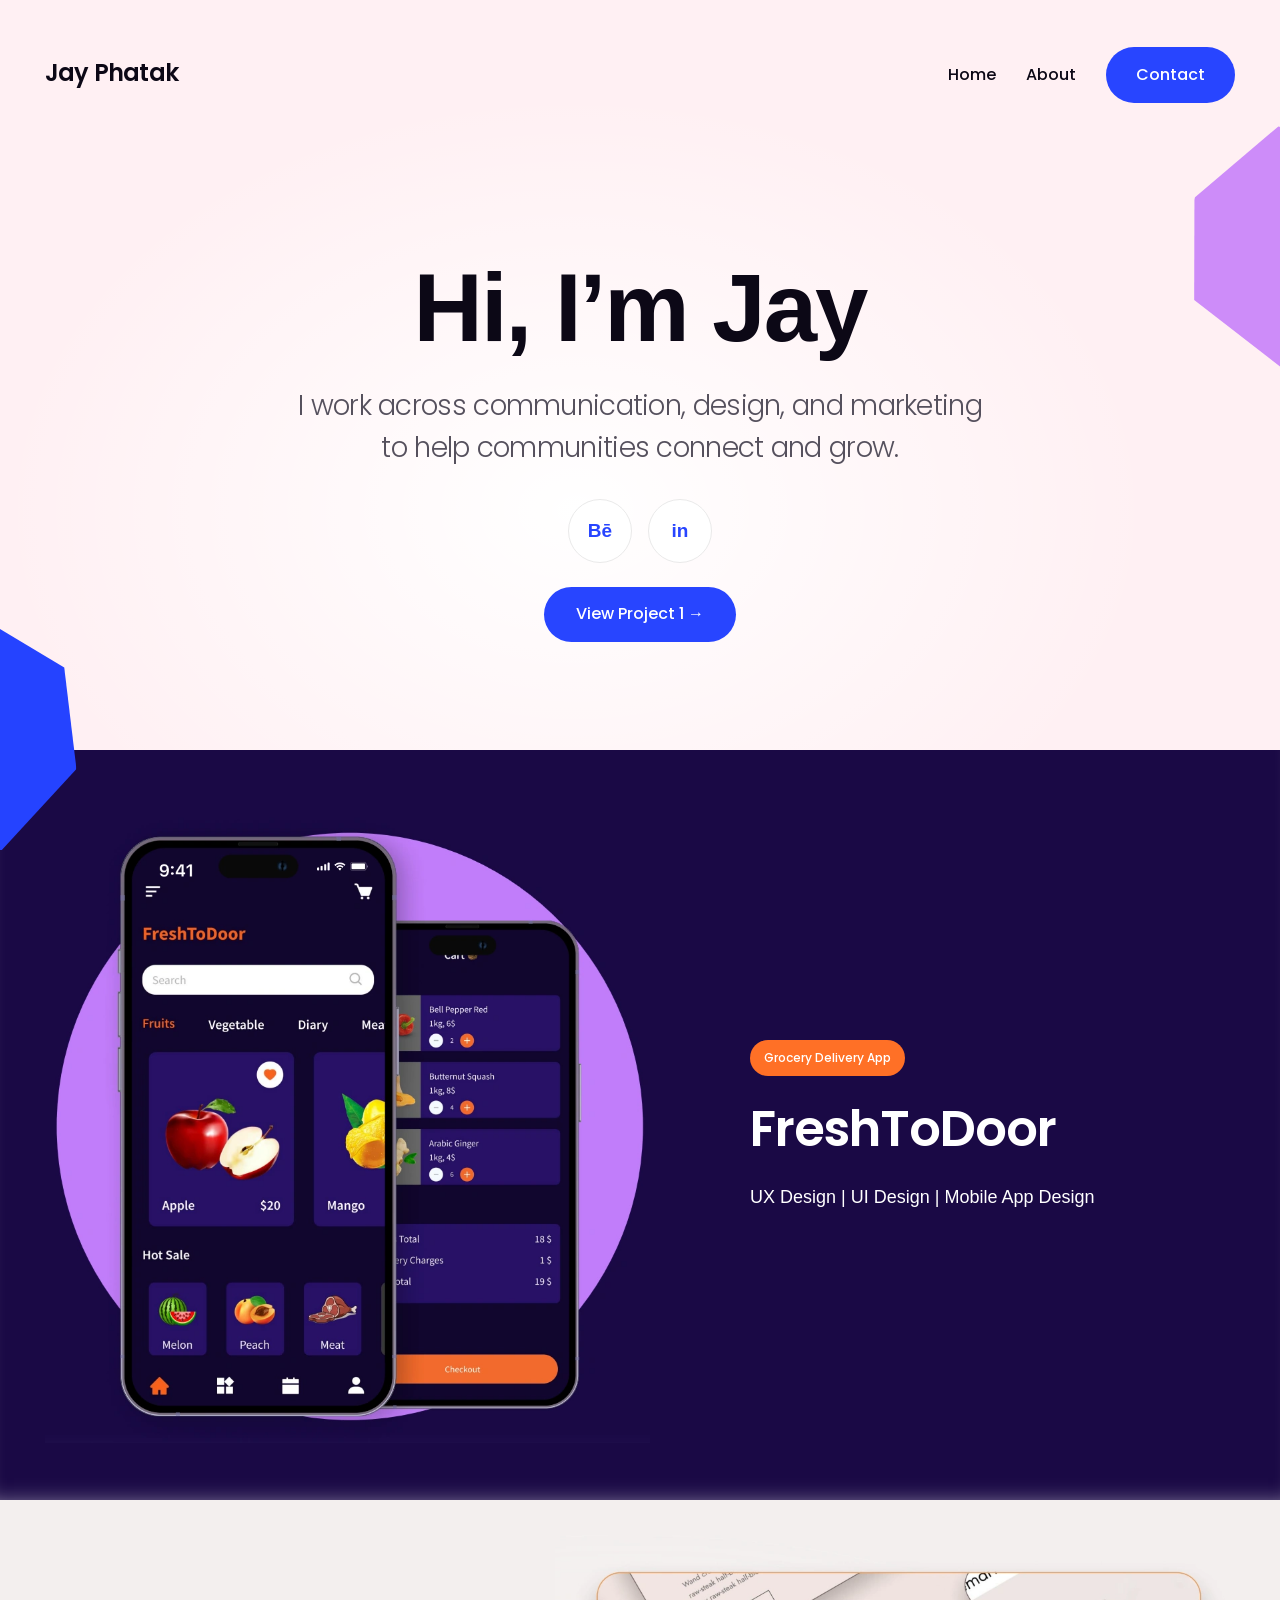
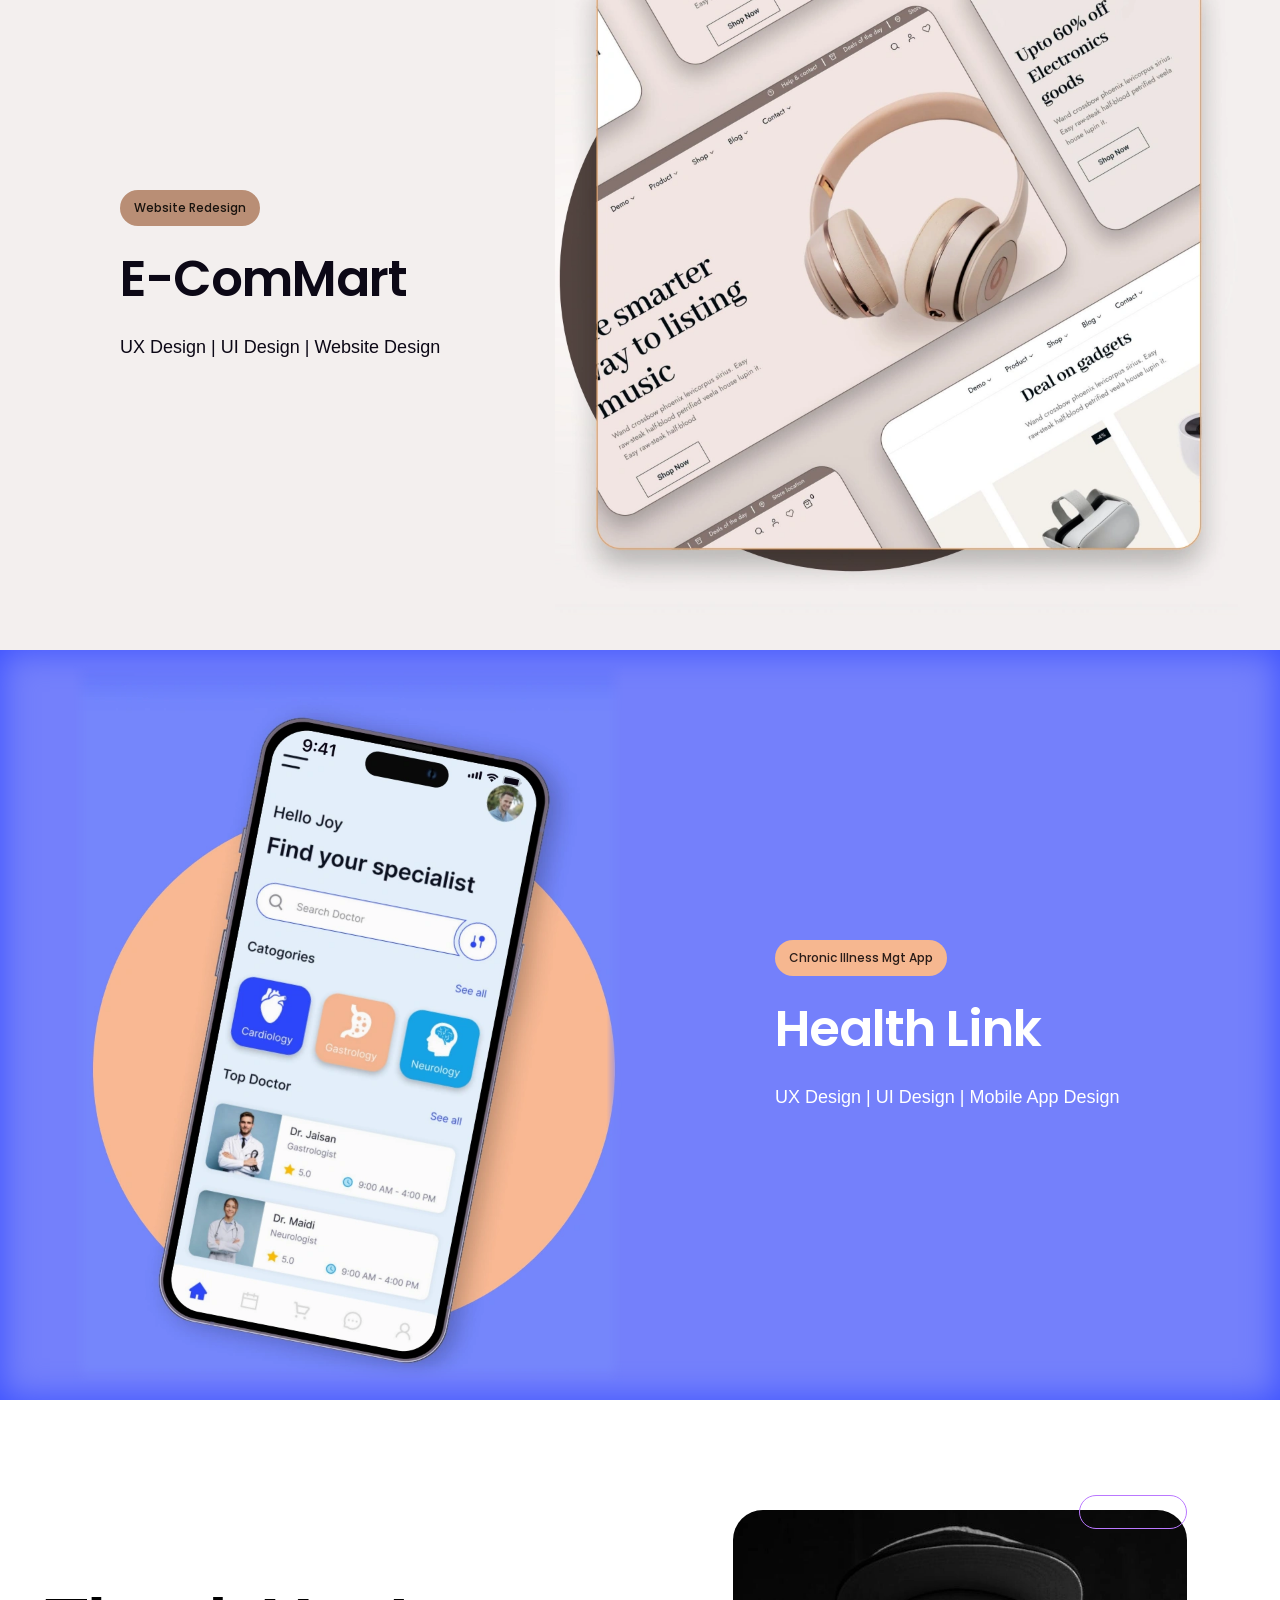
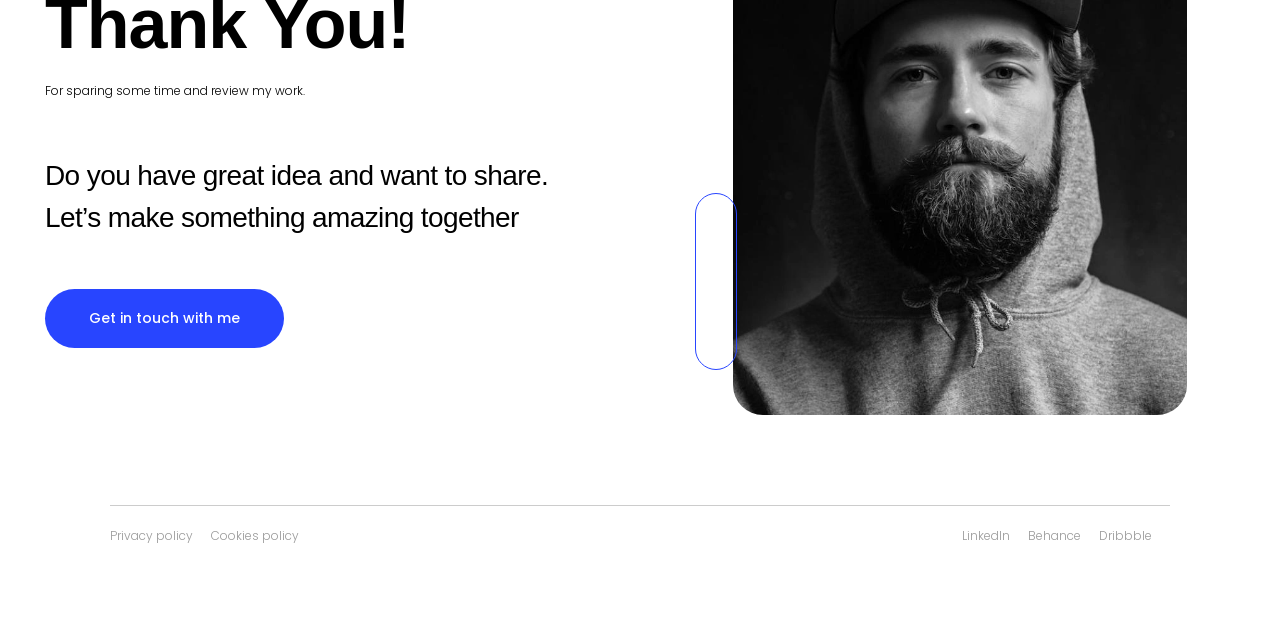
==== commit 505e4f83: "Add files via upload" ====
--- a/index.html
+++ b/index.html
@@ -1 +1 @@
-<!doctype html><html lang="en"><head><meta charset="utf-8"><meta name="viewport" content="width=device-width, initial-scale=1"><meta name="description" content="Brittany UX design portfolio template — selected digital product design projects."><title>Brittany — UX Designer</title><link rel="stylesheet" href="styles.css?v=pdf2"><script src="script.js" defer></script></head><body><main id="main"><div class="home-top"><a class="skip" href="#main">Skip to content</a><header class="wrap"><a class="logo" href="index.html" aria-label="Brittany home"><img src="assets/signature.webp?v=pdf2" alt="Brittany" width="111" height="38"></a><nav aria-label="Main navigation"><a href="index.html">Home</a><a href="index.html#about">About</a><a class="button" href="#contact">Contact</a></nav></header><section class="intro wrap" id="about"><h1>Hi, I’m Brittany</h1><p>I’m a UX designer. I’m passionate about<br>creating usable digital products.</p><div class="social"><button data-info="Behance" aria-label="Behance">Bē</button><button data-info="LinkedIn" aria-label="LinkedIn">in</button></div></section></div><section id="work" aria-label="Selected projects"><a class="project fresh" href="project.html"><div class="project-inner wrap"><img src="assets/fresh.webp?v=pdf2" alt="FreshToDoor design preview" loading="lazy"><div><span class="tag">Grocery Delivery App</span><h2>FreshToDoor</h2><p>UX Design | UI Design | Mobile App Design</p></div></div></a><a class="project ecom" href="ecommart.html"><div class="project-inner wrap"><img src="assets/ecom.webp?v=pdf2" alt="E-ComMart design preview" loading="lazy"><div><span class="tag">Website Redesign</span><h2>E-ComMart</h2><p>UX Design | UI Design | Website Design</p></div></div></a><a class="project health" href="health-link.html"><div class="project-inner wrap"><img src="assets/health.webp?v=pdf2" alt="Health Link design preview" loading="lazy"><div><span class="tag">Chronic Illness Mgt App</span><h2>Health Link</h2><p>UX Design | UI Design | Mobile App Design</p></div></div></a></section></main><section class="contact wrap" id="contact"><div><h2>Thank You!</h2><small>For sparing some time and review my work.</small><p>Do you have great idea and want to share.<br>Let’s make something amazing together</p><button class="button" data-contact>Get in touch with me</button></div><div class="portrait"><img src="assets/portrait.webp?v=pdf2" alt="Template portrait of a man wearing a cap" loading="lazy"></div></section><footer class="wrap"><div><button data-info="Privacy policy">Privacy policy</button><button data-info="Cookies policy">Cookies policy</button></div><div><button data-info="LinkedIn">LinkedIn</button><button data-info="Behance">Behance</button><button data-info="Dribbble">Dribbble</button></div></footer><dialog id="notice"><form method="dialog"><button class="close" aria-label="Close dialog">×</button><h2 id="notice-title">Get in touch</h2><p id="notice-text">This is the template contact area. Contact details will be added with the portfolio content.</p><button class="button">Close</button></form></dialog></body></html>+<!doctype html><html lang="en"><head><meta charset="utf-8"><meta name="viewport" content="width=device-width, initial-scale=1"><meta name="description" content="Jay Phatak’s portfolio — communication, design, marketing, and community engagement."><title>Jay Phatak — Portfolio</title><link rel="stylesheet" href="styles.css?v=06"><script src="script.js" defer></script></head><body><main id="main"><div class="home-top"><a class="skip" href="#main">Skip to content</a><header class="wrap"><a class="logo" href="index.html" aria-label="Jay Phatak home"><span class="homepage-wordmark">Jay Phatak</span></a><nav aria-label="Main navigation"><a href="index.html">Home</a><a href="index.html#about">About</a><a class="button" href="#contact">Contact</a></nav></header><section class="intro wrap" id="about"><h1>Hi, I’m Jay</h1><p>I work across communication, design, and marketing<br>to help communities connect and grow.</p><div class="social"><button data-info="Behance" aria-label="Behance">Bē</button><button data-info="LinkedIn" aria-label="LinkedIn">in</button></div><a class="button home-project-link" href="project1.html">View Project 1 →</a></section></div><section id="work" aria-label="Selected projects"><a class="project fresh" href="project1.html"><div class="project-inner wrap"><img src="assets/fresh.webp?v=pdf2" alt="FreshToDoor design preview" loading="lazy"><div><span class="tag">Grocery Delivery App</span><h2>FreshToDoor</h2><p>UX Design | UI Design | Mobile App Design</p></div></div></a><a class="project ecom" href="ecommart.html"><div class="project-inner wrap"><img src="assets/ecom.webp?v=pdf2" alt="E-ComMart design preview" loading="lazy"><div><span class="tag">Website Redesign</span><h2>E-ComMart</h2><p>UX Design | UI Design | Website Design</p></div></div></a><a class="project health" href="health-link.html"><div class="project-inner wrap"><img src="assets/health.webp?v=pdf2" alt="Health Link design preview" loading="lazy"><div><span class="tag">Chronic Illness Mgt App</span><h2>Health Link</h2><p>UX Design | UI Design | Mobile App Design</p></div></div></a></section></main><section class="contact wrap" id="contact"><div><h2>Thank You!</h2><small>For sparing some time and review my work.</small><p>Do you have great idea and want to share.<br>Let’s make something amazing together</p><button class="button" data-contact>Get in touch with me</button></div><div class="portrait"><img src="assets/portrait.webp?v=pdf2" alt="Template portrait of a man wearing a cap" loading="lazy"></div></section><footer class="wrap"><div><button data-info="Privacy policy">Privacy policy</button><button data-info="Cookies policy">Cookies policy</button></div><div><button data-info="LinkedIn">LinkedIn</button><button data-info="Behance">Behance</button><button data-info="Dribbble">Dribbble</button></div></footer><dialog id="notice"><form method="dialog"><button class="close" aria-label="Close dialog">×</button><h2 id="notice-title">Get in touch</h2><p id="notice-text">This is the template contact area. Contact details will be added with the portfolio content.</p><button class="button">Close</button></form></dialog></body></html>
--- a/styles.css
+++ b/styles.css
@@ -10,3 +10,9 @@
 .health:not(.related .health) img{mask-image:linear-gradient(to right,transparent,#000 3%,#000 97%,transparent),linear-gradient(to bottom,transparent,#000 3%,#000 97%,transparent);mask-composite:intersect}
 
 @media(min-width:1201px){.fresh .project-inner>div,.health .project-inner>div{justify-self:start}.contact{grid-template-columns:600px 454px;gap:88px}.related .project-inner>div{width:auto}}
+
+.home-project-link{margin-top:24px}.home-project-link:hover{background:#1931d3}
+@media(max-width:700px){.home-project-link{margin-top:22px;font-size:12px;padding:13px 24px}}
+
+.homepage-wordmark{font-size:24px;font-weight:600;letter-spacing:-.8px;line-height:1.3}
+@media(max-width:700px){.homepage-wordmark{font-size:20px}}
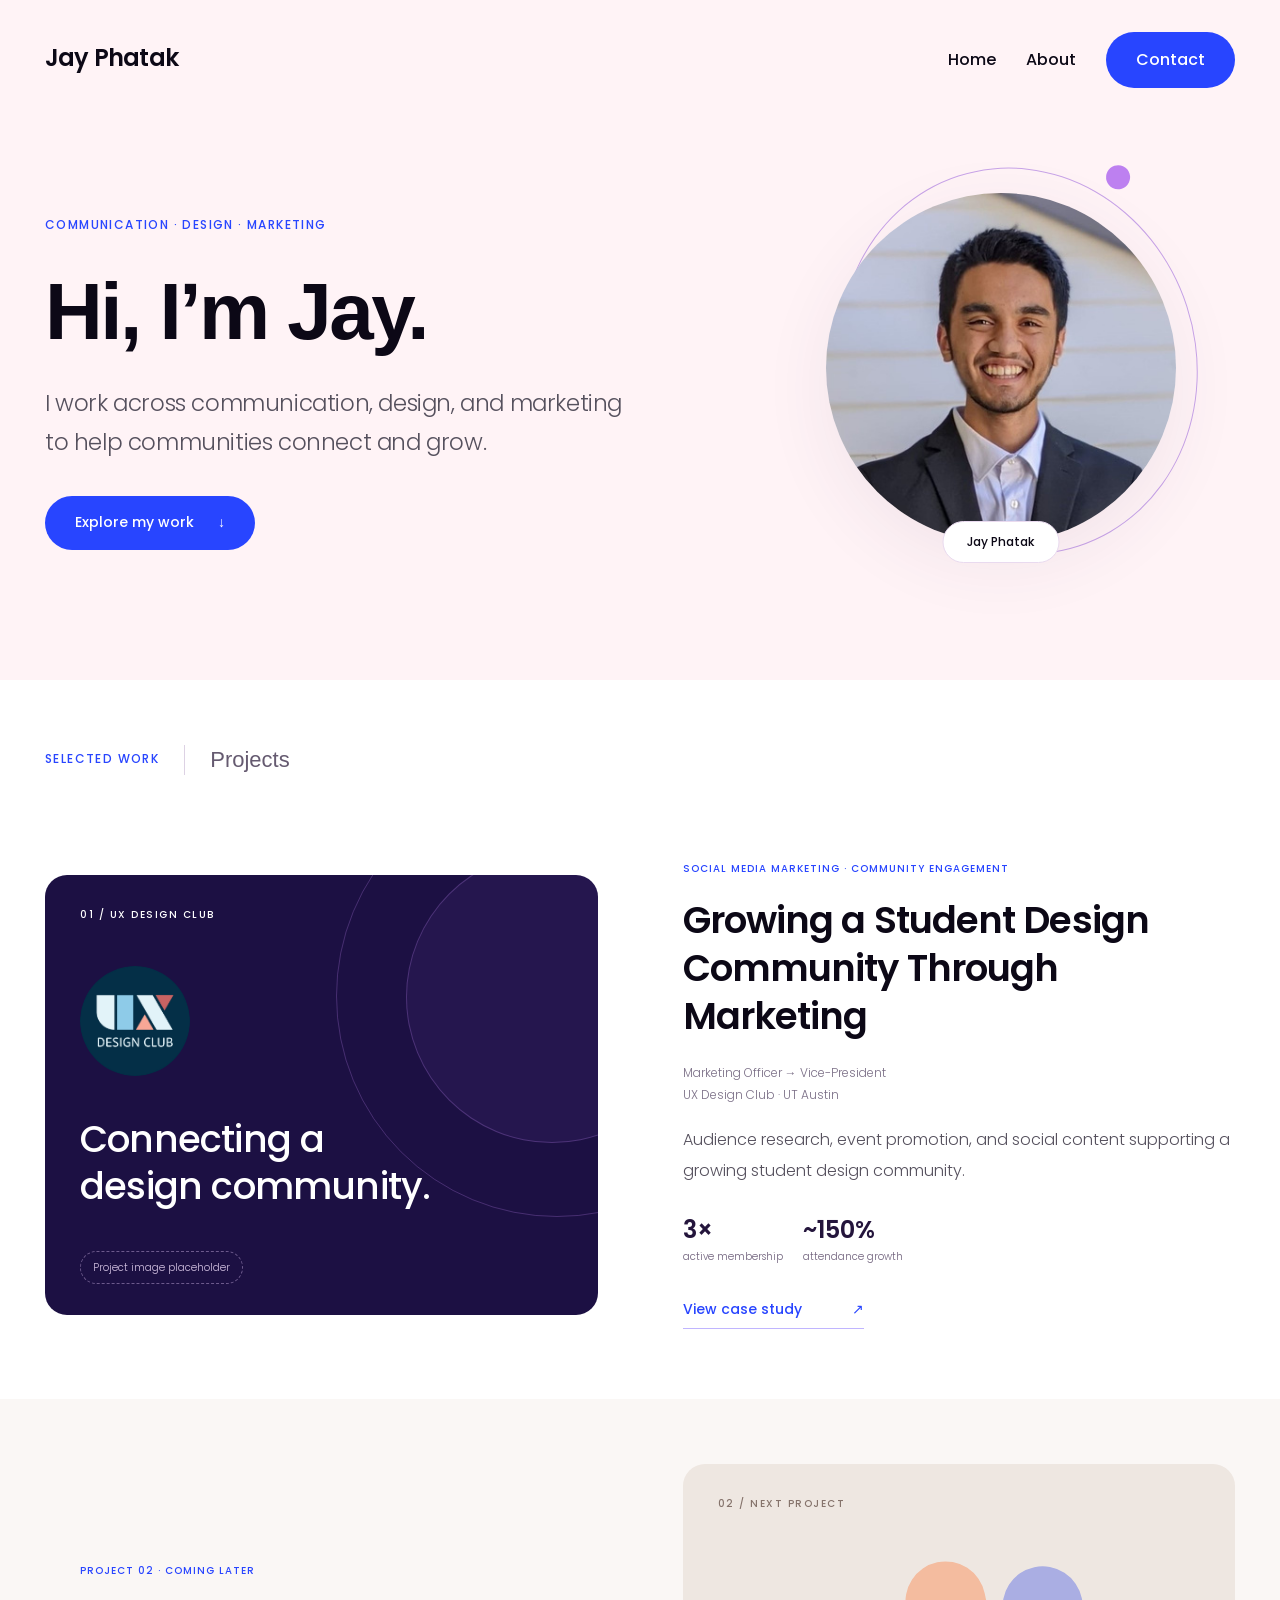
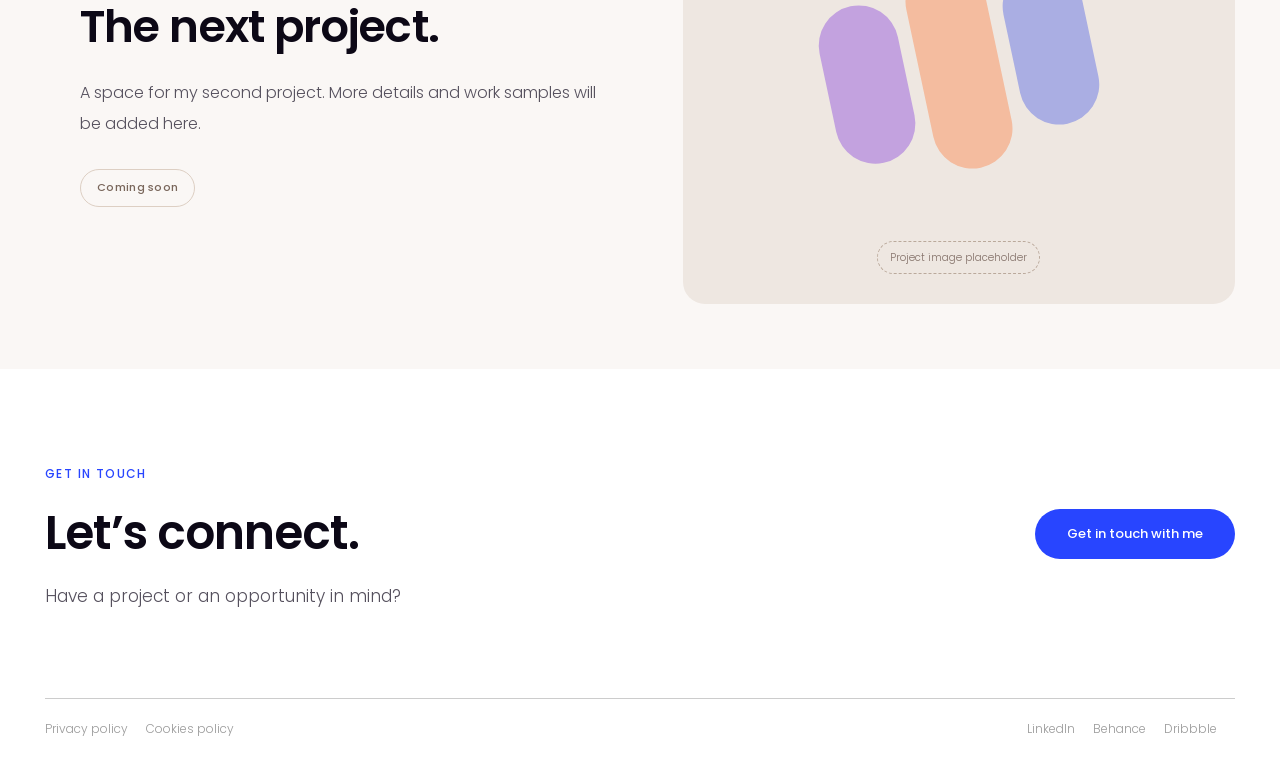
==== commit 51e63999: "Add files via upload" ====
--- a/index.html
+++ b/index.html
@@ -1 +1,5 @@
-<!doctype html><html lang="en"><head><meta charset="utf-8"><meta name="viewport" content="width=device-width, initial-scale=1"><meta name="description" content="Jay Phatak’s portfolio — communication, design, marketing, and community engagement."><title>Jay Phatak — Portfolio</title><link rel="stylesheet" href="styles.css?v=06"><script src="script.js" defer></script></head><body><main id="main"><div class="home-top"><a class="skip" href="#main">Skip to content</a><header class="wrap"><a class="logo" href="index.html" aria-label="Jay Phatak home"><span class="homepage-wordmark">Jay Phatak</span></a><nav aria-label="Main navigation"><a href="index.html">Home</a><a href="index.html#about">About</a><a class="button" href="#contact">Contact</a></nav></header><section class="intro wrap" id="about"><h1>Hi, I’m Jay</h1><p>I work across communication, design, and marketing<br>to help communities connect and grow.</p><div class="social"><button data-info="Behance" aria-label="Behance">Bē</button><button data-info="LinkedIn" aria-label="LinkedIn">in</button></div><a class="button home-project-link" href="project1.html">View Project 1 →</a></section></div><section id="work" aria-label="Selected projects"><a class="project fresh" href="project1.html"><div class="project-inner wrap"><img src="assets/fresh.webp?v=pdf2" alt="FreshToDoor design preview" loading="lazy"><div><span class="tag">Grocery Delivery App</span><h2>FreshToDoor</h2><p>UX Design | UI Design | Mobile App Design</p></div></div></a><a class="project ecom" href="ecommart.html"><div class="project-inner wrap"><img src="assets/ecom.webp?v=pdf2" alt="E-ComMart design preview" loading="lazy"><div><span class="tag">Website Redesign</span><h2>E-ComMart</h2><p>UX Design | UI Design | Website Design</p></div></div></a><a class="project health" href="health-link.html"><div class="project-inner wrap"><img src="assets/health.webp?v=pdf2" alt="Health Link design preview" loading="lazy"><div><span class="tag">Chronic Illness Mgt App</span><h2>Health Link</h2><p>UX Design | UI Design | Mobile App Design</p></div></div></a></section></main><section class="contact wrap" id="contact"><div><h2>Thank You!</h2><small>For sparing some time and review my work.</small><p>Do you have great idea and want to share.<br>Let’s make something amazing together</p><button class="button" data-contact>Get in touch with me</button></div><div class="portrait"><img src="assets/portrait.webp?v=pdf2" alt="Template portrait of a man wearing a cap" loading="lazy"></div></section><footer class="wrap"><div><button data-info="Privacy policy">Privacy policy</button><button data-info="Cookies policy">Cookies policy</button></div><div><button data-info="LinkedIn">LinkedIn</button><button data-info="Behance">Behance</button><button data-info="Dribbble">Dribbble</button></div></footer><dialog id="notice"><form method="dialog"><button class="close" aria-label="Close dialog">×</button><h2 id="notice-title">Get in touch</h2><p id="notice-text">This is the template contact area. Contact details will be added with the portfolio content.</p><button class="button">Close</button></form></dialog></body></html>+<!doctype html><html lang="en"><head><meta charset="utf-8"><meta name="viewport" content="width=device-width, initial-scale=1"><meta name="description" content="Jay Phatak’s portfolio — communication, design, marketing, and community engagement."><title>Jay Phatak — Portfolio</title><link rel="stylesheet" href="styles.css?v=06"><link rel="stylesheet" href="home.css?v=1"><script src="script.js" defer></script></head><body class="portfolio-home"><a class="skip" href="#main">Skip to content</a><header class="wrap"><a class="logo" href="index.html" aria-label="Jay Phatak home"><span class="homepage-wordmark">Jay Phatak</span></a><nav aria-label="Main navigation"><a href="index.html">Home</a><a href="#about">About</a><a class="button" href="#contact">Contact</a></nav></header><main id="main"><section class="home-hero wrap" id="about"><div class="home-hero-copy"><span class="eyebrow">COMMUNICATION · DESIGN · MARKETING</span><h1>Hi, I’m Jay.</h1><p>I work across communication, design, and marketing to help communities connect and grow.</p><a class="button" href="#work">Explore my work <span aria-hidden="true">↓</span></a></div><div class="home-photo"><div class="photo-orbit" aria-hidden="true"></div><img src="assets/jay-phatak.png" alt="Jay Phatak" width="372" height="372"><span class="photo-caption">Jay Phatak</span></div></section>
+<section class="home-work" id="work" aria-labelledby="selected-work-title"><div class="wrap work-heading"><span class="eyebrow">SELECTED WORK</span><h2 id="selected-work-title">Projects</h2></div>
+<a class="home-project active-project" href="project1.html" aria-label="View case study: Growing a Student Design Community Through Marketing"><div class="wrap home-project-grid"><div class="home-project-art club-art"><span class="art-index">01 / UX DESIGN CLUB</span><img src="assets/ux-design-club.png" alt="UX Design Club logo" width="160" height="160"><span class="art-title" aria-hidden="true">Connecting a<br>design community.</span><span class="art-placeholder">Project image placeholder</span></div><div class="home-project-copy"><span class="project-category">SOCIAL MEDIA MARKETING · COMMUNITY ENGAGEMENT</span><h2>Growing a Student Design Community Through Marketing</h2><p class="project-role">Marketing Officer → Vice-President<br>UX Design Club · UT Austin</p><p>Audience research, event promotion, and social content supporting a growing student design community.</p><div class="home-project-results"><span><strong>3×</strong> active membership</span><span><strong>~150%</strong> attendance growth</span></div><span class="case-link">View case study <span aria-hidden="true">↗</span></span></div></div></a>
+<article class="home-project upcoming-project" aria-labelledby="future-project-title"><div class="wrap home-project-grid"><div class="home-project-copy"><span class="project-category">PROJECT 02 · COMING LATER</span><h2 id="future-project-title">The next project.</h2><p>A space for my second project. More details and work samples will be added here.</p><span class="coming-label">Coming soon</span></div><div class="home-project-art upcoming-art" role="img" aria-label="Image placeholder for future project"><span class="art-index">02 / NEXT PROJECT</span><span class="future-shapes" aria-hidden="true"><i></i><i></i><i></i></span><span class="art-placeholder">Project image placeholder</span></div></div></article></section>
+<section class="home-contact wrap" id="contact"><div><span class="eyebrow">GET IN TOUCH</span><h2>Let’s connect.</h2><p>Have a project or an opportunity in mind?</p></div><button class="button" data-contact>Get in touch with me</button></section></main><footer class="wrap"><div><button data-info="Privacy policy">Privacy policy</button><button data-info="Cookies policy">Cookies policy</button></div><div><button data-info="LinkedIn">LinkedIn</button><button data-info="Behance">Behance</button><button data-info="Dribbble">Dribbble</button></div></footer><dialog id="notice"><form method="dialog"><button class="close" aria-label="Close dialog">×</button><h2 id="notice-title">Get in touch</h2><p id="notice-text">This is the template contact area. Contact details will be added with the portfolio content.</p><button class="button">Close</button></form></dialog></body></html>
--- a/home.css
+++ b/home.css
@@ -0,0 +1,5 @@
+.portfolio-home{background:#fff}.portfolio-home>header{background:#fff3f6;height:120px;width:100%;max-width:none;padding-inline:max(40px,calc((100% - 1190px)/2));margin:0}.home-hero{position:relative;display:grid;grid-template-columns:1.35fr 1fr;gap:90px;align-items:center;min-height:560px;padding-block:45px 90px}.portfolio-home main{background:linear-gradient(#fff3f6 0 560px,#fff 560px)}.home-hero-copy{max-width:620px}.home-hero h1{font-size:80px;font-weight:700;letter-spacing:-2.5px;line-height:1.2;margin:24px 0}.home-hero-copy>p{font-size:23px;line-height:1.7;letter-spacing:-.4px;max-width:600px}.home-hero .button{margin-top:34px;font-size:14px;padding:17px 30px}.home-hero .button span{margin-left:20px}.home-photo{position:relative;justify-self:center;width:350px;max-width:100%;padding:15px 0 35px}.home-photo>img{position:relative;width:100%;border-radius:50%;z-index:1;box-shadow:0 20px 70px #4a295b12}.photo-orbit{position:absolute;inset:-12px -20px 22px 15px;border:1px solid #c8a4e8;border-radius:50%;transform:rotate(-18deg)}.photo-orbit:after{content:'';position:absolute;width:24px;height:24px;background:#bd80f0;border-radius:50%;right:13px;top:38px}.photo-caption{position:absolute;z-index:2;bottom:15px;left:50%;transform:translateX(-50%);border:1px solid #e9daef;background:#fff;border-radius:40px;padding:8px 24px;font-size:12px;white-space:nowrap;font-weight:500}.portfolio-home .eyebrow{font-size:12px;letter-spacing:1.4px}.home-work{background:white;padding-top:65px}.work-heading{display:flex;align-items:center;gap:25px;margin-bottom:30px}.work-heading h2{font-size:22px;font-weight:400;color:#655a70;border-left:1px solid #ddd2e4;padding-left:25px;letter-spacing:0}.home-project{display:block;padding:55px 0 70px;color:var(--ink)}.home-project-grid{display:grid;grid-template-columns:1fr 1fr;gap:85px;align-items:center}.home-project-art{min-width:0;min-height:440px;border-radius:22px;position:relative;overflow:hidden;display:flex;flex-direction:column;padding:30px 35px;align-items:flex-start;justify-content:space-between}.club-art{background:#1c1043;color:white;isolation:isolate}.club-art:before,.club-art:after{content:'';position:absolute;z-index:-1;border:1px solid #9464c35c;border-radius:50%;width:440px;height:440px;right:-180px;top:-100px}.club-art:after{width:290px;height:290px;right:-100px;top:-24px;background:#9f6cdd12}.art-index{font-size:10px;letter-spacing:1.5px;font-weight:500}.club-art>img{width:110px;height:110px;border-radius:50%;margin-top:24px}.art-title{font-size:37px;line-height:1.25;letter-spacing:-.8px;font-weight:500;display:block;margin-top:22px}.art-placeholder{font-size:10px;padding:6px 12px;border:1px dashed #bda4d580;border-radius:30px;color:#d0bfdf;margin-top:24px}.home-project-copy{min-width:0}.project-category{font-size:10px;letter-spacing:1px;font-weight:500;color:var(--blue);line-height:1.8;display:block}.home-project-copy h2{font-size:37px;line-height:1.3;letter-spacing:-.9px;margin:18px 0 22px}.home-project-copy p{font-size:16px;line-height:1.9}.home-project-copy .project-role{font-size:12px;color:#796d85;line-height:1.8;margin-bottom:20px}.home-project-results{display:flex;gap:20px;flex-wrap:wrap;margin-top:27px;color:#71637d;font-size:10px}.home-project-results strong{display:block;color:#24153c;font-size:24px;font-weight:600;line-height:1.4}.case-link{display:inline-flex;align-items:center;gap:50px;color:var(--blue);font-weight:500;font-size:14px;margin-top:30px;border-bottom:1px solid #c0b5ff;padding-bottom:5px}.active-project:hover .case-link{gap:65px}.active-project .case-link{transition:gap .2s}.active-project:hover .home-project-art{box-shadow:0 15px 45px #28184519}.home-project-art{transition:box-shadow .2s}.upcoming-project{background:#faf7f5;padding-block:65px}.upcoming-project .home-project-copy{padding-left:35px}.upcoming-project h2{font-size:45px}.upcoming-art{background:#eee7e1;color:#85736b;align-items:center;justify-content:space-between}.upcoming-art .art-index{align-self:flex-start}.upcoming-art .art-placeholder{color:#85736b;border-color:#baa99b}.future-shapes{display:flex;gap:14px;align-items:center;transform:rotate(-12deg);padding:35px 0}.future-shapes i{width:80px;height:160px;display:block;background:#c3a2df;border-radius:70px}.future-shapes i:nth-child(2){background:#f4bc9f;height:210px}.future-shapes i:last-child{background:#aaaee3}.coming-label{display:inline-block;font-size:11px;font-weight:500;letter-spacing:.3px;border:1px solid #ddcfc3;border-radius:30px;padding:7px 16px;margin-top:30px;color:#79665b}.home-contact{display:flex;justify-content:space-between;align-items:center;gap:40px;padding-block:85px}.home-contact h2{font-size:47px;letter-spacing:-1px;margin:12px 0 15px}.home-contact p{font-size:17px}.home-contact .button{font-size:13px}.portfolio-home footer.wrap{max-width:1190px;padding-bottom:40px}
+@media(min-width:701px) and (max-width:1100px){.home-hero{gap:40px;grid-template-columns:1.2fr 1fr;min-height:510px}.portfolio-home main{background:linear-gradient(#fff3f6 0 510px,#fff 510px)}.home-hero h1{font-size:62px}.home-hero-copy>p{font-size:20px}.home-photo{width:290px}.home-project-grid{gap:40px}.home-project-art{min-height:400px;padding:25px}.home-project-copy h2{font-size:30px}.art-title{font-size:31px}.home-project-copy p{font-size:14px}.future-shapes i{width:60px}.home-project-results{gap:18px}.home-project-copy .project-role{font-size:11px}}
+@media(max-width:700px){.portfolio-home>header{height:90px;padding-inline:20px}.portfolio-home nav{gap:13px}.portfolio-home nav .button{padding-inline:18px}.portfolio-home main{background:linear-gradient(#fff3f6 0 720px,#fff 720px)}.home-hero{grid-template-columns:1fr;gap:40px;min-height:720px;padding:40px 0 45px}.portfolio-home .eyebrow{font-size:9px;letter-spacing:1px}.home-hero h1{font-size:52px;letter-spacing:-1.5px;margin:20px 0}.home-hero-copy>p{font-size:19px;line-height:1.7;letter-spacing:-.3px}.home-hero .button{font-size:12px;padding:15px 25px;margin-top:25px}.home-photo{width:240px;padding-bottom:25px}.photo-orbit{inset:-10px -12px 13px 12px}.photo-orbit:after{width:18px;height:18px}.photo-caption{font-size:11px;bottom:8px;padding:6px 20px}.home-work{padding-top:40px}.work-heading{margin-bottom:10px;gap:18px}.work-heading h2{font-size:18px;padding-left:18px}.home-project{padding:30px 0 45px}.home-project-grid{grid-template-columns:1fr;gap:30px}.home-project-art{min-height:350px;padding:25px;border-radius:18px}.club-art>img{width:85px;height:85px;margin-top:15px}.art-title{font-size:33px;margin-top:18px}.art-index{font-size:9px}.art-placeholder{font-size:9px;margin-top:20px}.home-project-copy h2{font-size:30px;letter-spacing:-.6px;margin:14px 0 18px}.project-category{font-size:9px}.home-project-copy p{font-size:14px;line-height:1.9}.home-project-copy .project-role{font-size:11px;margin-bottom:18px}.home-project-results{margin-top:22px;gap:25px}.home-project-results strong{font-size:23px}.case-link{font-size:13px;margin-top:24px}.upcoming-project{padding-block:40px}.upcoming-project .home-project-copy{padding-left:0;order:2}.upcoming-art{min-height:290px;order:1}.upcoming-project h2{font-size:34px}.future-shapes{padding:10px 0;gap:12px}.future-shapes i{width:58px;height:120px}.future-shapes i:nth-child(2){height:155px}.coming-label{margin-top:22px;font-size:10px}.home-contact{display:block;padding-block:55px}.home-contact h2{font-size:38px}.home-contact p{font-size:15px}.home-contact .button{margin-top:25px;font-size:12px}.portfolio-home footer.wrap{font-size:9px}}
+@media(max-width:350px){.portfolio-home .homepage-wordmark{font-size:18px}.portfolio-home nav{gap:10px}.portfolio-home nav .button{padding-inline:14px}.home-hero h1{font-size:45px}.home-hero-copy>p{font-size:18px}}
+@media(max-width:350px){.photo-orbit{inset:-8px 0 18px 10px}}
